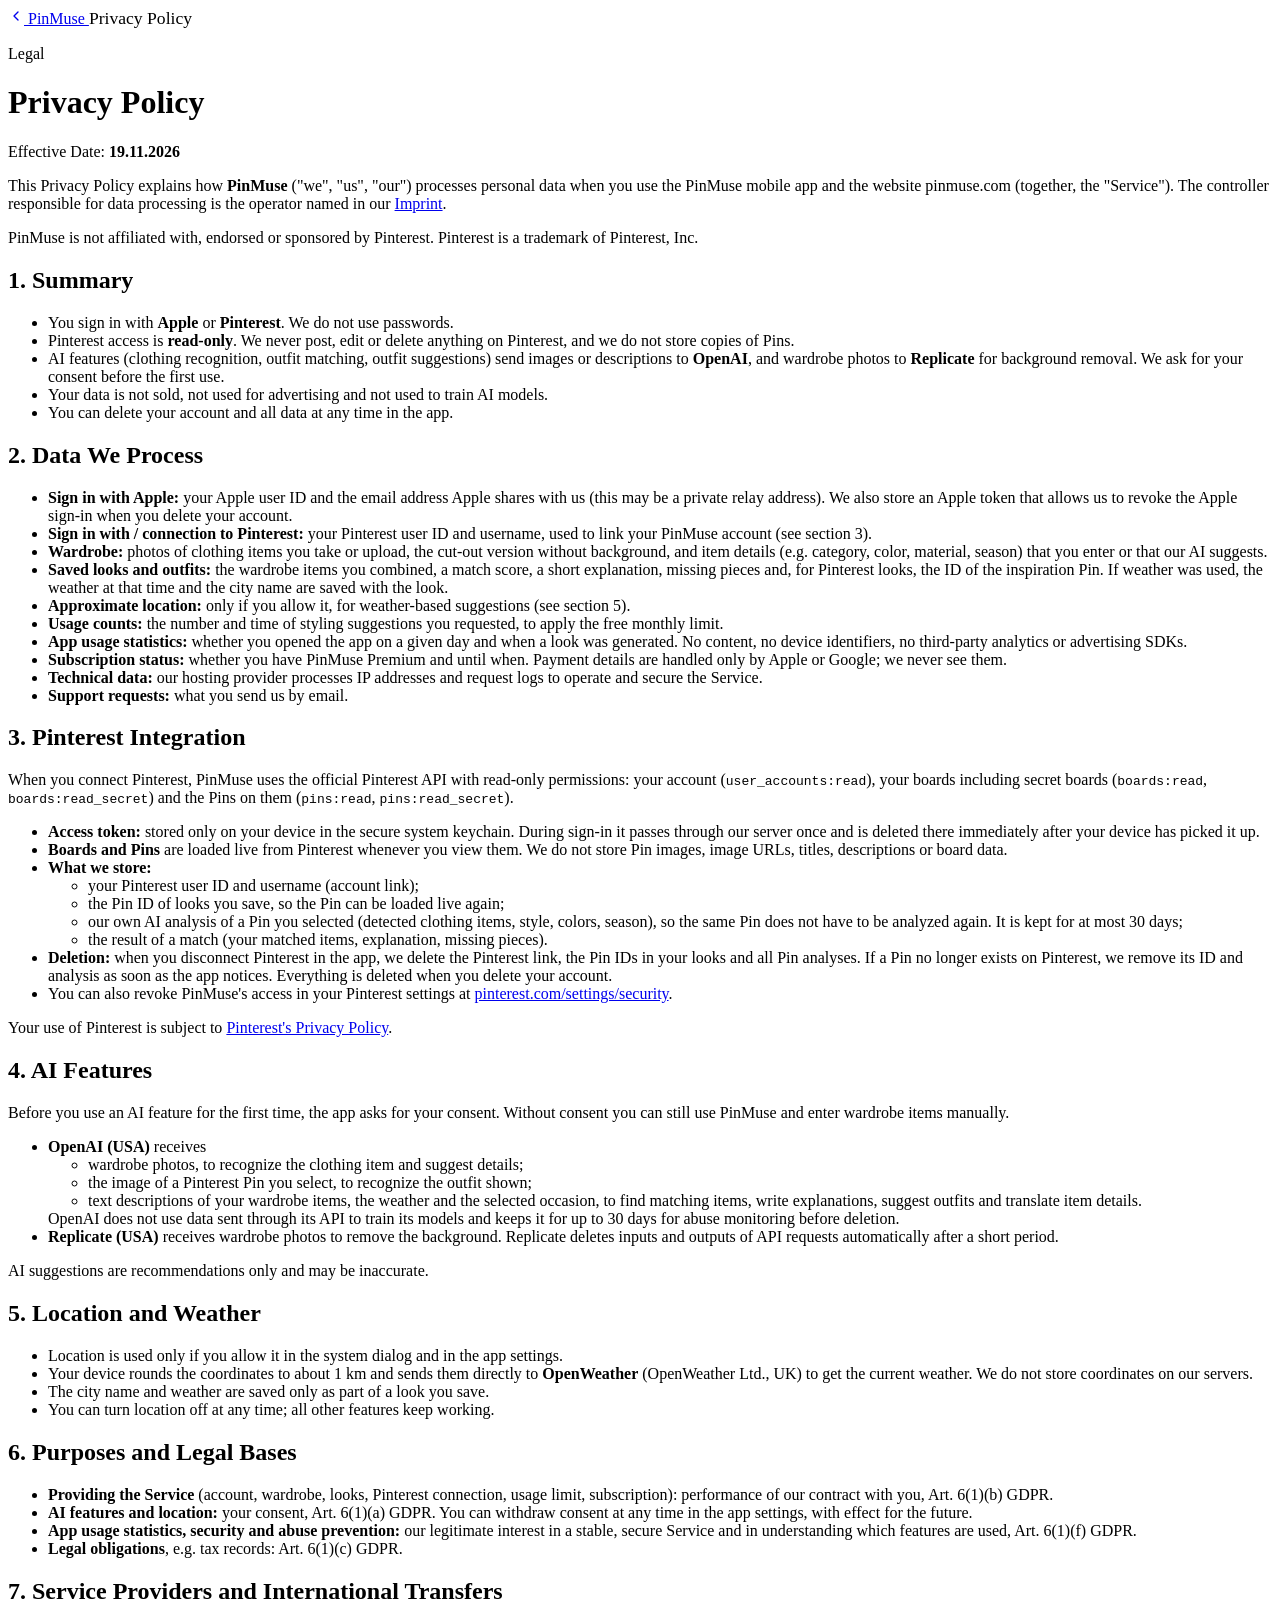
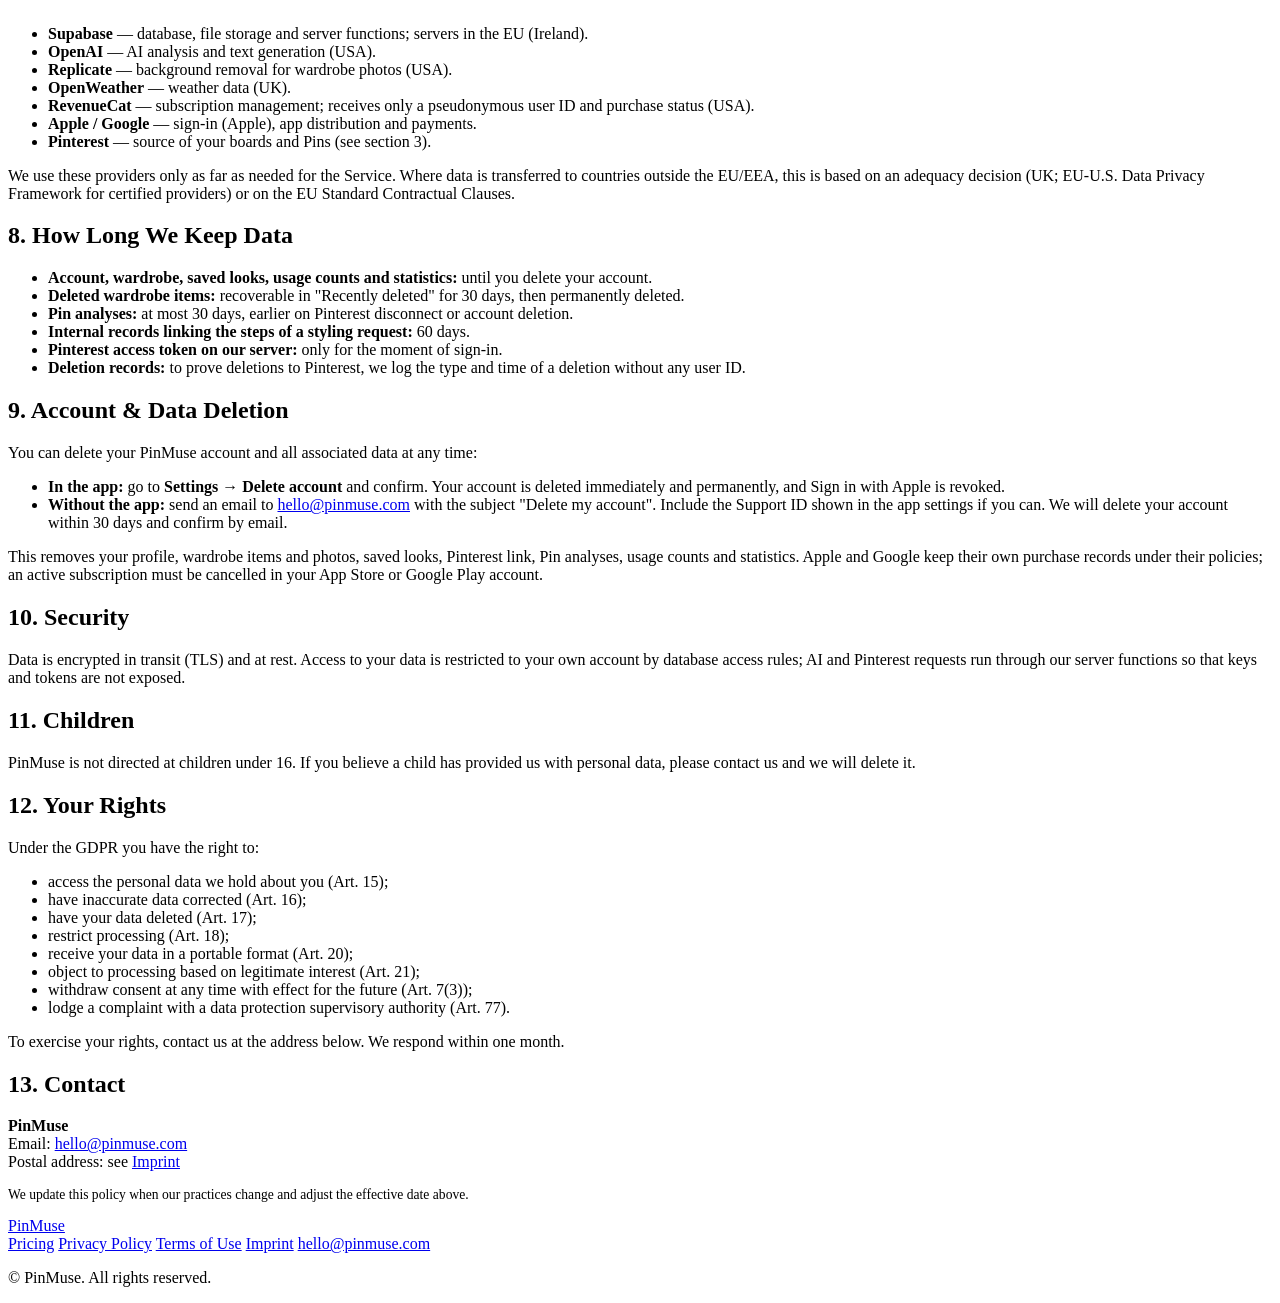
==== privacy-policy/index.html @ 9c83ad76 "Update privacy policy: actual data flows, Pinterest storage, AI providers, legal bases, retention Co" ====
<!DOCTYPE html>
<html lang="en">
<head>
  <meta charset="UTF-8" />
  <meta name="viewport" content="width=device-width, initial-scale=1.0" />

  <!-- Primary SEO -->
  <title>Privacy Policy — PinMuse</title>
  <meta name="description" content="PinMuse Privacy Policy — learn how we collect, use, and protect your personal data." />
  <meta name="robots" content="index, follow" />
  <link rel="canonical" href="https://pinmuse.com/privacy-policy" />

  <!-- Open Graph -->
  <meta property="og:type"        content="website" />
  <meta property="og:url"         content="https://pinmuse.com/privacy-policy" />
  <meta property="og:title"       content="Privacy Policy — PinMuse" />
  <meta property="og:description" content="PinMuse Privacy Policy — learn how we collect, use, and protect your personal data." />

  <!-- Favicon -->
  <link rel="icon"             type="image/svg+xml" href="/assets/pinmuse-logo.svg" />
  <link rel="apple-touch-icon" href="/assets/pinmuse-logo.svg" />

  <link rel="stylesheet" href="../styles.css" />
</head>
<body>

  <!-- Navigation -->
  <header>
    <nav class="page-nav" aria-label="Page navigation">
      <div class="nav-inner">
        <a href="/" class="back-link" aria-label="Back to PinMuse homepage">
          <svg width="16" height="16" viewBox="0 0 24 24" fill="none" stroke="currentColor" stroke-width="2" stroke-linecap="round" stroke-linejoin="round" aria-hidden="true">
            <polyline points="15 18 9 12 15 6"/>
          </svg>
          PinMuse
        </a>
        <span class="nav-brand-name" style="font-family:var(--font-display);font-size:1.1rem;font-weight:500;color:var(--clr-text-secondary);">
          Privacy Policy
        </span>
      </div>
    </nav>
  </header>

  <main>

    <!-- Page Hero -->
    <div class="page-hero">
      <p class="page-hero-eyebrow">Legal</p>
      <h1 class="page-hero-title">Privacy Policy</h1>
      <p class="page-hero-subtitle">Effective Date: <strong>19.11.2026</strong></p>
    </div>

    <!-- Content -->
    <article class="page-content" aria-label="Privacy Policy content">

      <p>
        This Privacy Policy explains how <strong>PinMuse</strong> ("we", "us", "our") processes
        personal data when you use the PinMuse mobile app and the website pinmuse.com
        (together, the "Service"). The controller responsible for data processing is the operator
        named in our <a href="/imprint">Imprint</a>.
      </p>

      <p>
        PinMuse is not affiliated with, endorsed or sponsored by Pinterest. Pinterest is a
        trademark of Pinterest, Inc.
      </p>


      <!-- 1. Summary -->
      <h2>1. Summary</h2>

      <ul>
        <li>You sign in with <strong>Apple</strong> or <strong>Pinterest</strong>. We do not use passwords.</li>
        <li>Pinterest access is <strong>read-only</strong>. We never post, edit or delete anything on Pinterest, and we do not store copies of Pins.</li>
        <li>AI features (clothing recognition, outfit matching, outfit suggestions) send images or descriptions to <strong>OpenAI</strong>, and wardrobe photos to <strong>Replicate</strong> for background removal. We ask for your consent before the first use.</li>
        <li>Your data is not sold, not used for advertising and not used to train AI models.</li>
        <li>You can delete your account and all data at any time in the app.</li>
      </ul>


      <!-- 2. Data We Process -->
      <h2>2. Data We Process</h2>

      <ul>
        <li>
          <strong>Sign in with Apple:</strong> your Apple user ID and the email address Apple
          shares with us (this may be a private relay address). We also store an Apple token
          that allows us to revoke the Apple sign-in when you delete your account.
        </li>
        <li>
          <strong>Sign in with / connection to Pinterest:</strong> your Pinterest user ID and
          username, used to link your PinMuse account (see section 3).
        </li>
        <li>
          <strong>Wardrobe:</strong> photos of clothing items you take or upload, the cut-out
          version without background, and item details (e.g. category, color, material, season)
          that you enter or that our AI suggests.
        </li>
        <li>
          <strong>Saved looks and outfits:</strong> the wardrobe items you combined, a match score,
          a short explanation, missing pieces and, for Pinterest looks, the ID of the inspiration Pin.
          If weather was used, the weather at that time and the city name are saved with the look.
        </li>
        <li>
          <strong>Approximate location:</strong> only if you allow it, for weather-based
          suggestions (see section 5).
        </li>
        <li>
          <strong>Usage counts:</strong> the number and time of styling suggestions you requested,
          to apply the free monthly limit.
        </li>
        <li>
          <strong>App usage statistics:</strong> whether you opened the app on a given day and when
          a look was generated. No content, no device identifiers, no third-party analytics or
          advertising SDKs.
        </li>
        <li>
          <strong>Subscription status:</strong> whether you have PinMuse Premium and until when.
          Payment details are handled only by Apple or Google; we never see them.
        </li>
        <li>
          <strong>Technical data:</strong> our hosting provider processes IP addresses and request
          logs to operate and secure the Service.
        </li>
        <li>
          <strong>Support requests:</strong> what you send us by email.
        </li>
      </ul>


      <!-- 3. Pinterest -->
      <h2 id="pinterest">3. Pinterest Integration</h2>

      <p>
        When you connect Pinterest, PinMuse uses the official Pinterest API with read-only
        permissions: your account (<code>user_accounts:read</code>), your boards including secret
        boards (<code>boards:read</code>, <code>boards:read_secret</code>) and the Pins on them
        (<code>pins:read</code>, <code>pins:read_secret</code>).
      </p>

      <ul>
        <li>
          <strong>Access token:</strong> stored only on your device in the secure system keychain.
          During sign-in it passes through our server once and is deleted there immediately
          after your device has picked it up.
        </li>
        <li>
          <strong>Boards and Pins</strong> are loaded live from Pinterest whenever you view them.
          We do not store Pin images, image URLs, titles, descriptions or board data.
        </li>
        <li>
          <strong>What we store:</strong>
          <ul>
            <li>your Pinterest user ID and username (account link);</li>
            <li>the Pin ID of looks you save, so the Pin can be loaded live again;</li>
            <li>our own AI analysis of a Pin you selected (detected clothing items, style, colors,
              season), so the same Pin does not have to be analyzed again. It is kept for at most
              30 days;</li>
            <li>the result of a match (your matched items, explanation, missing pieces).</li>
          </ul>
        </li>
        <li>
          <strong>Deletion:</strong> when you disconnect Pinterest in the app, we delete the Pinterest
          link, the Pin IDs in your looks and all Pin analyses. If a Pin no longer exists on
          Pinterest, we remove its ID and analysis as soon as the app notices. Everything is deleted
          when you delete your account.
        </li>
        <li>
          You can also revoke PinMuse's access in your Pinterest settings at
          <a href="https://www.pinterest.com/settings/security" rel="noopener noreferrer" target="_blank">pinterest.com/settings/security</a>.
        </li>
      </ul>

      <p>
        Your use of Pinterest is subject to
        <a href="https://policy.pinterest.com/en/privacy-policy" rel="noopener noreferrer" target="_blank">Pinterest's Privacy Policy</a>.
      </p>


      <!-- 4. AI -->
      <h2 id="ai">4. AI Features</h2>

      <p>
        Before you use an AI feature for the first time, the app asks for your consent. Without
        consent you can still use PinMuse and enter wardrobe items manually.
      </p>

      <ul>
        <li>
          <strong>OpenAI (USA)</strong> receives
          <ul>
            <li>wardrobe photos, to recognize the clothing item and suggest details;</li>
            <li>the image of a Pinterest Pin you select, to recognize the outfit shown;</li>
            <li>text descriptions of your wardrobe items, the weather and the selected occasion,
              to find matching items, write explanations, suggest outfits and translate item
              details.</li>
          </ul>
          OpenAI does not use data sent through its API to train its models and keeps it for up
          to 30 days for abuse monitoring before deletion.
        </li>
        <li>
          <strong>Replicate (USA)</strong> receives wardrobe photos to remove the background.
          Replicate deletes inputs and outputs of API requests automatically after a short period.
        </li>
      </ul>

      <p>
        AI suggestions are recommendations only and may be inaccurate.
      </p>


      <!-- 5. Location -->
      <h2>5. Location and Weather</h2>

      <ul>
        <li>Location is used only if you allow it in the system dialog and in the app settings.</li>
        <li>
          Your device rounds the coordinates to about 1 km and sends them directly to
          <strong>OpenWeather</strong> (OpenWeather Ltd., UK) to get the current weather.
          We do not store coordinates on our servers.
        </li>
        <li>The city name and weather are saved only as part of a look you save.</li>
        <li>You can turn location off at any time; all other features keep working.</li>
      </ul>


      <!-- 6. Purposes and Legal Bases -->
      <h2>6. Purposes and Legal Bases</h2>

      <ul>
        <li>
          <strong>Providing the Service</strong> (account, wardrobe, looks, Pinterest connection,
          usage limit, subscription): performance of our contract with you, Art. 6(1)(b) GDPR.
        </li>
        <li>
          <strong>AI features and location:</strong> your consent, Art. 6(1)(a) GDPR. You can
          withdraw consent at any time in the app settings, with effect for the future.
        </li>
        <li>
          <strong>App usage statistics, security and abuse prevention:</strong> our legitimate
          interest in a stable, secure Service and in understanding which features are used,
          Art. 6(1)(f) GDPR.
        </li>
        <li>
          <strong>Legal obligations</strong>, e.g. tax records: Art. 6(1)(c) GDPR.
        </li>
      </ul>


      <!-- 7. Service Providers -->
      <h2>7. Service Providers and International Transfers</h2>

      <ul>
        <li><strong>Supabase</strong> — database, file storage and server functions; servers in the EU (Ireland).</li>
        <li><strong>OpenAI</strong> — AI analysis and text generation (USA).</li>
        <li><strong>Replicate</strong> — background removal for wardrobe photos (USA).</li>
        <li><strong>OpenWeather</strong> — weather data (UK).</li>
        <li><strong>RevenueCat</strong> — subscription management; receives only a pseudonymous user ID and purchase status (USA).</li>
        <li><strong>Apple / Google</strong> — sign-in (Apple), app distribution and payments.</li>
        <li><strong>Pinterest</strong> — source of your boards and Pins (see section 3).</li>
      </ul>

      <p>
        We use these providers only as far as needed for the Service. Where data is transferred to
        countries outside the EU/EEA, this is based on an adequacy decision (UK; EU-U.S. Data
        Privacy Framework for certified providers) or on the EU Standard Contractual Clauses.
      </p>


      <!-- 8. Retention -->
      <h2>8. How Long We Keep Data</h2>

      <ul>
        <li><strong>Account, wardrobe, saved looks, usage counts and statistics:</strong> until you delete your account.</li>
        <li><strong>Deleted wardrobe items:</strong> recoverable in "Recently deleted" for 30 days, then permanently deleted.</li>
        <li><strong>Pin analyses:</strong> at most 30 days, earlier on Pinterest disconnect or account deletion.</li>
        <li><strong>Internal records linking the steps of a styling request:</strong> 60 days.</li>
        <li><strong>Pinterest access token on our server:</strong> only for the moment of sign-in.</li>
        <li>
          <strong>Deletion records:</strong> to prove deletions to Pinterest, we log the type and time
          of a deletion without any user ID.
        </li>
      </ul>


      <!-- 9. Account & Data Deletion -->
      <h2 id="account-deletion">9. Account &amp; Data Deletion</h2>

      <p>You can delete your PinMuse account and all associated data at any time:</p>

      <ul>
        <li>
          <strong>In the app:</strong> go to <strong>Settings → Delete account</strong> and confirm.
          Your account is deleted immediately and permanently, and Sign in with Apple is revoked.
        </li>
        <li>
          <strong>Without the app:</strong> send an email to
          <a href="#" class="email-rtl" aria-label="Email PinMuse">moc.esumnip@olleh</a>
          with the subject "Delete my account". Include the Support ID shown in the app settings
          if you can. We will delete your account within 30 days and confirm by email.
        </li>
      </ul>

      <p>
        This removes your profile, wardrobe items and photos, saved looks, Pinterest link,
        Pin analyses, usage counts and statistics. Apple and Google keep their own purchase records
        under their policies; an active subscription must be cancelled in your App Store or
        Google Play account.
      </p>


      <!-- 10. Security -->
      <h2>10. Security</h2>

      <p>
        Data is encrypted in transit (TLS) and at rest. Access to your data is restricted to your
        own account by database access rules; AI and Pinterest requests run through our server
        functions so that keys and tokens are not exposed.
      </p>


      <!-- 11. Children -->
      <h2>11. Children</h2>

      <p>
        PinMuse is not directed at children under 16. If you believe a child has provided us with
        personal data, please contact us and we will delete it.
      </p>


      <!-- 12. User Rights -->
      <h2>12. Your Rights</h2>

      <p>Under the GDPR you have the right to:</p>

      <ul>
        <li>access the personal data we hold about you (Art. 15);</li>
        <li>have inaccurate data corrected (Art. 16);</li>
        <li>have your data deleted (Art. 17);</li>
        <li>restrict processing (Art. 18);</li>
        <li>receive your data in a portable format (Art. 20);</li>
        <li>object to processing based on legitimate interest (Art. 21);</li>
        <li>withdraw consent at any time with effect for the future (Art. 7(3));</li>
        <li>lodge a complaint with a data protection supervisory authority (Art. 77).</li>
      </ul>

      <p>
        To exercise your rights, contact us at the address below. We respond within one month.
      </p>


      <!-- 13. Contact -->
      <h2>13. Contact</h2>

      <div class="contact-card">
        <p>
          <strong>PinMuse</strong><br />
          Email: <a href="#" class="email-rtl" aria-label="Email PinMuse">moc.esumnip@olleh</a><br />
          Postal address: see <a href="/imprint">Imprint</a>
        </p>
      </div>

      <p style="margin-top: var(--sp-6); font-size: 0.85rem; color: var(--clr-text-muted);">
        We update this policy when our practices change and adjust the effective date above.
      </p>

    </article>

  </main>

  <!-- Footer -->
  <footer class="footer">
    <div class="footer-inner">
      <a href="/" class="footer-brand-name">PinMuse</a>
      <nav class="footer-links" aria-label="Footer navigation">
        <a href="/pricing">Pricing</a>
        <a href="/privacy-policy">Privacy Policy</a>
        <a href="/terms-of-use">Terms of Use</a>
        <a href="/imprint">Imprint</a>
        <a href="#" class="email-rtl" aria-label="Email PinMuse">moc.esumnip@olleh</a>
      </nav>
      <p class="footer-copy">© PinMuse. All rights reserved.</p>
    </div>
  </footer>

  <script>
    document.querySelectorAll('a.email-rtl').forEach(function(a) {
      var email = a.textContent.trim().split('').reverse().join('');
      a.href = 'mailto:' + email;
      a.textContent = email;
      a.style.direction = 'ltr';
      a.style.unicodeBidi = 'normal';
    });
  </script>

</body>
</html>
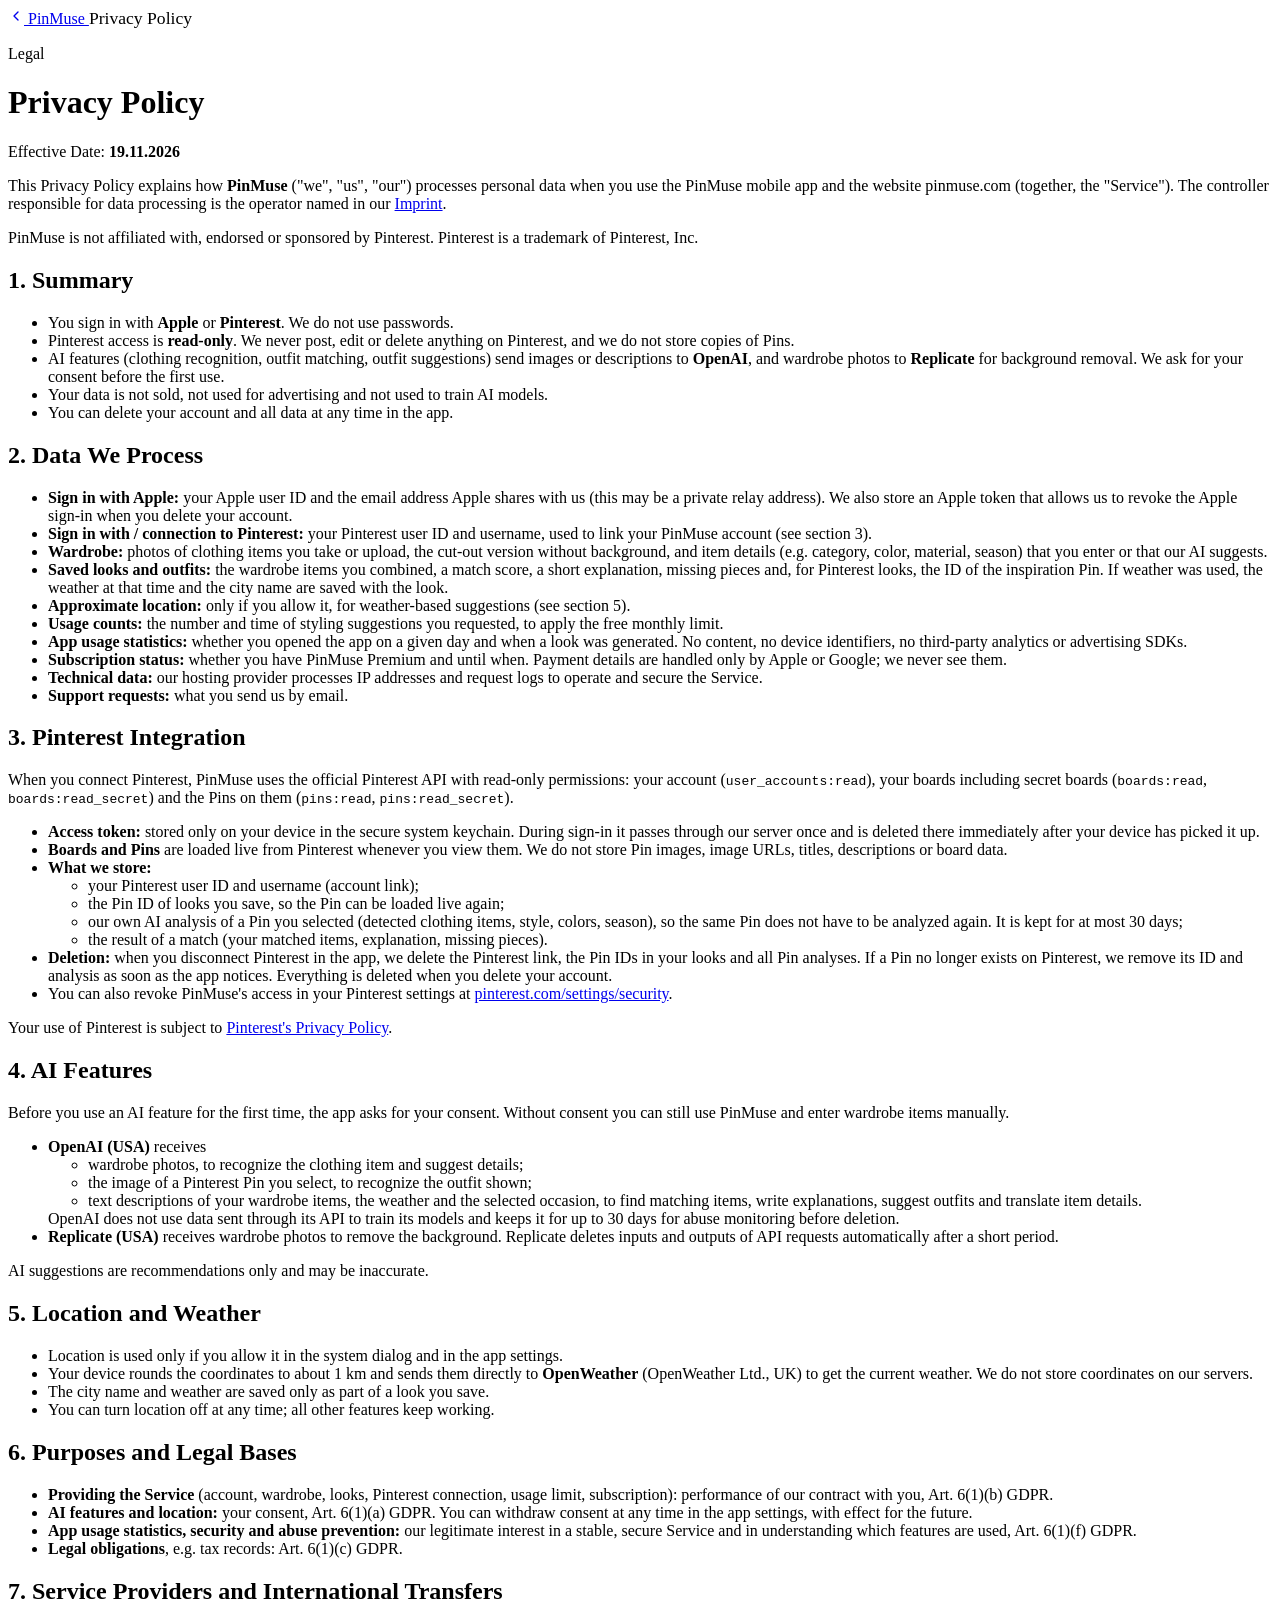
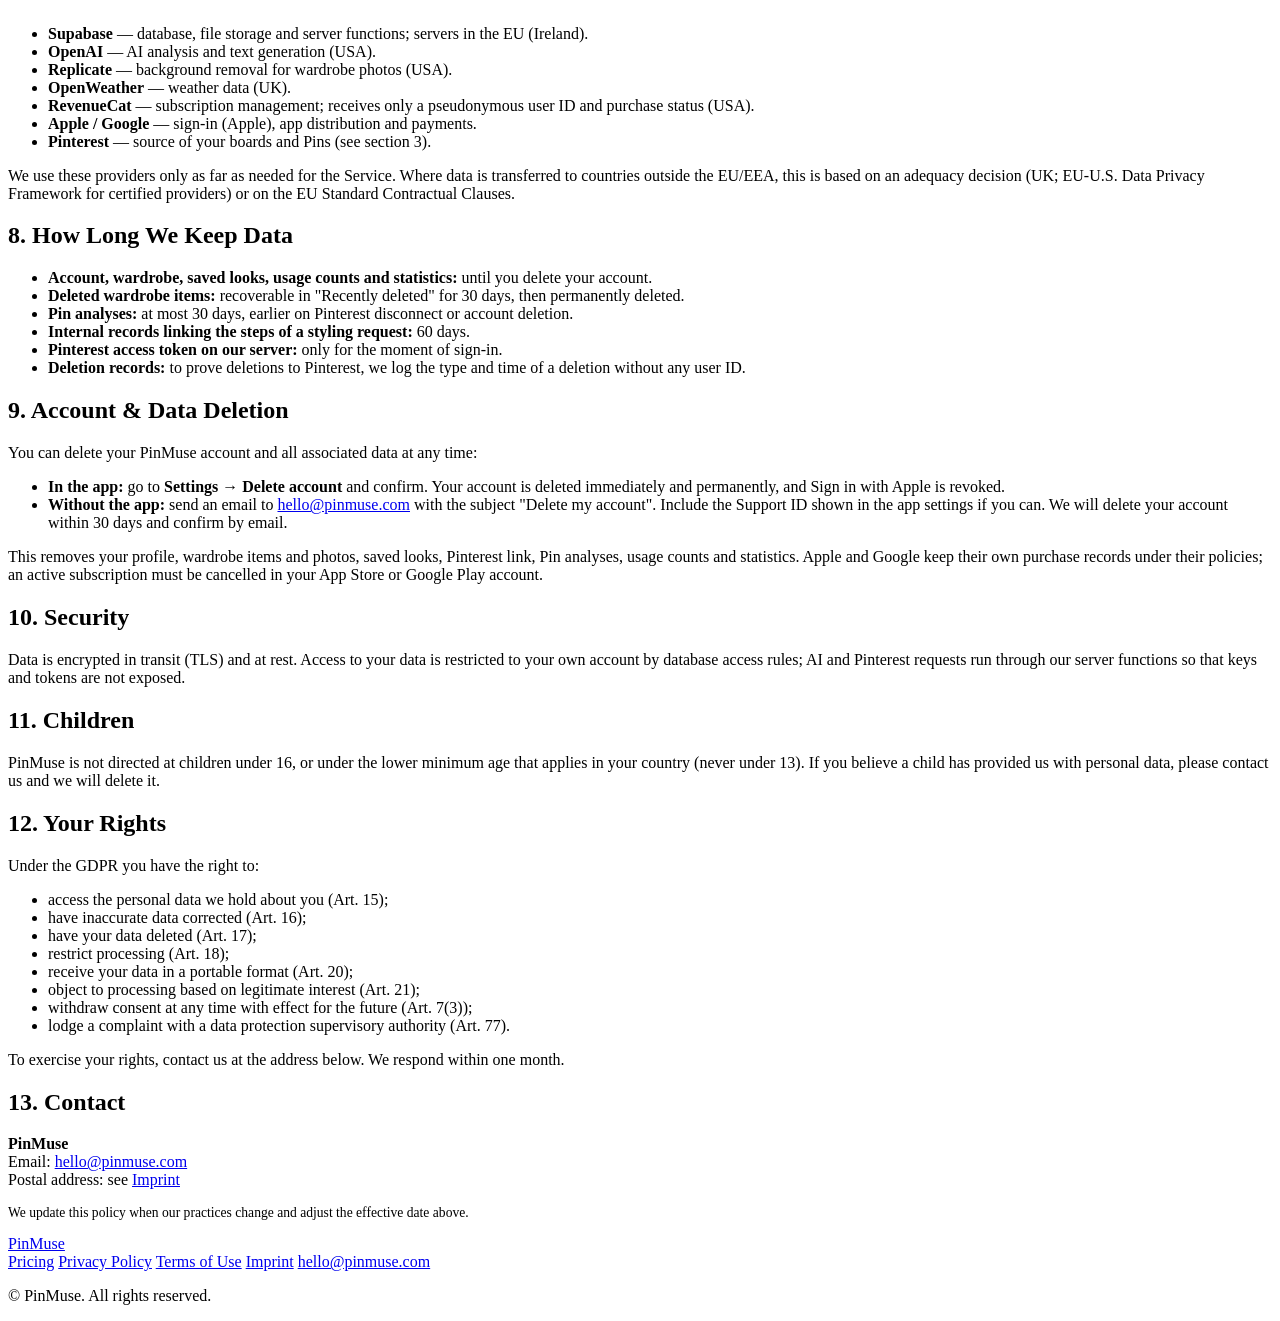
==== commit 1c537d17: "Privacy policy: minimum age 16 or lower national age, never under 13 Co-Authored-By: Claude Opus 5.5" ====
--- a/privacy-policy/index.html
+++ b/privacy-policy/index.html
@@ -323,8 +323,9 @@
       <h2>11. Children</h2>
 
       <p>
-        PinMuse is not directed at children under 16. If you believe a child has provided us with
-        personal data, please contact us and we will delete it.
+        PinMuse is not directed at children under 16, or under the lower minimum age that applies
+        in your country (never under 13). If you believe a child has provided us with personal
+        data, please contact us and we will delete it.
       </p>
 
 
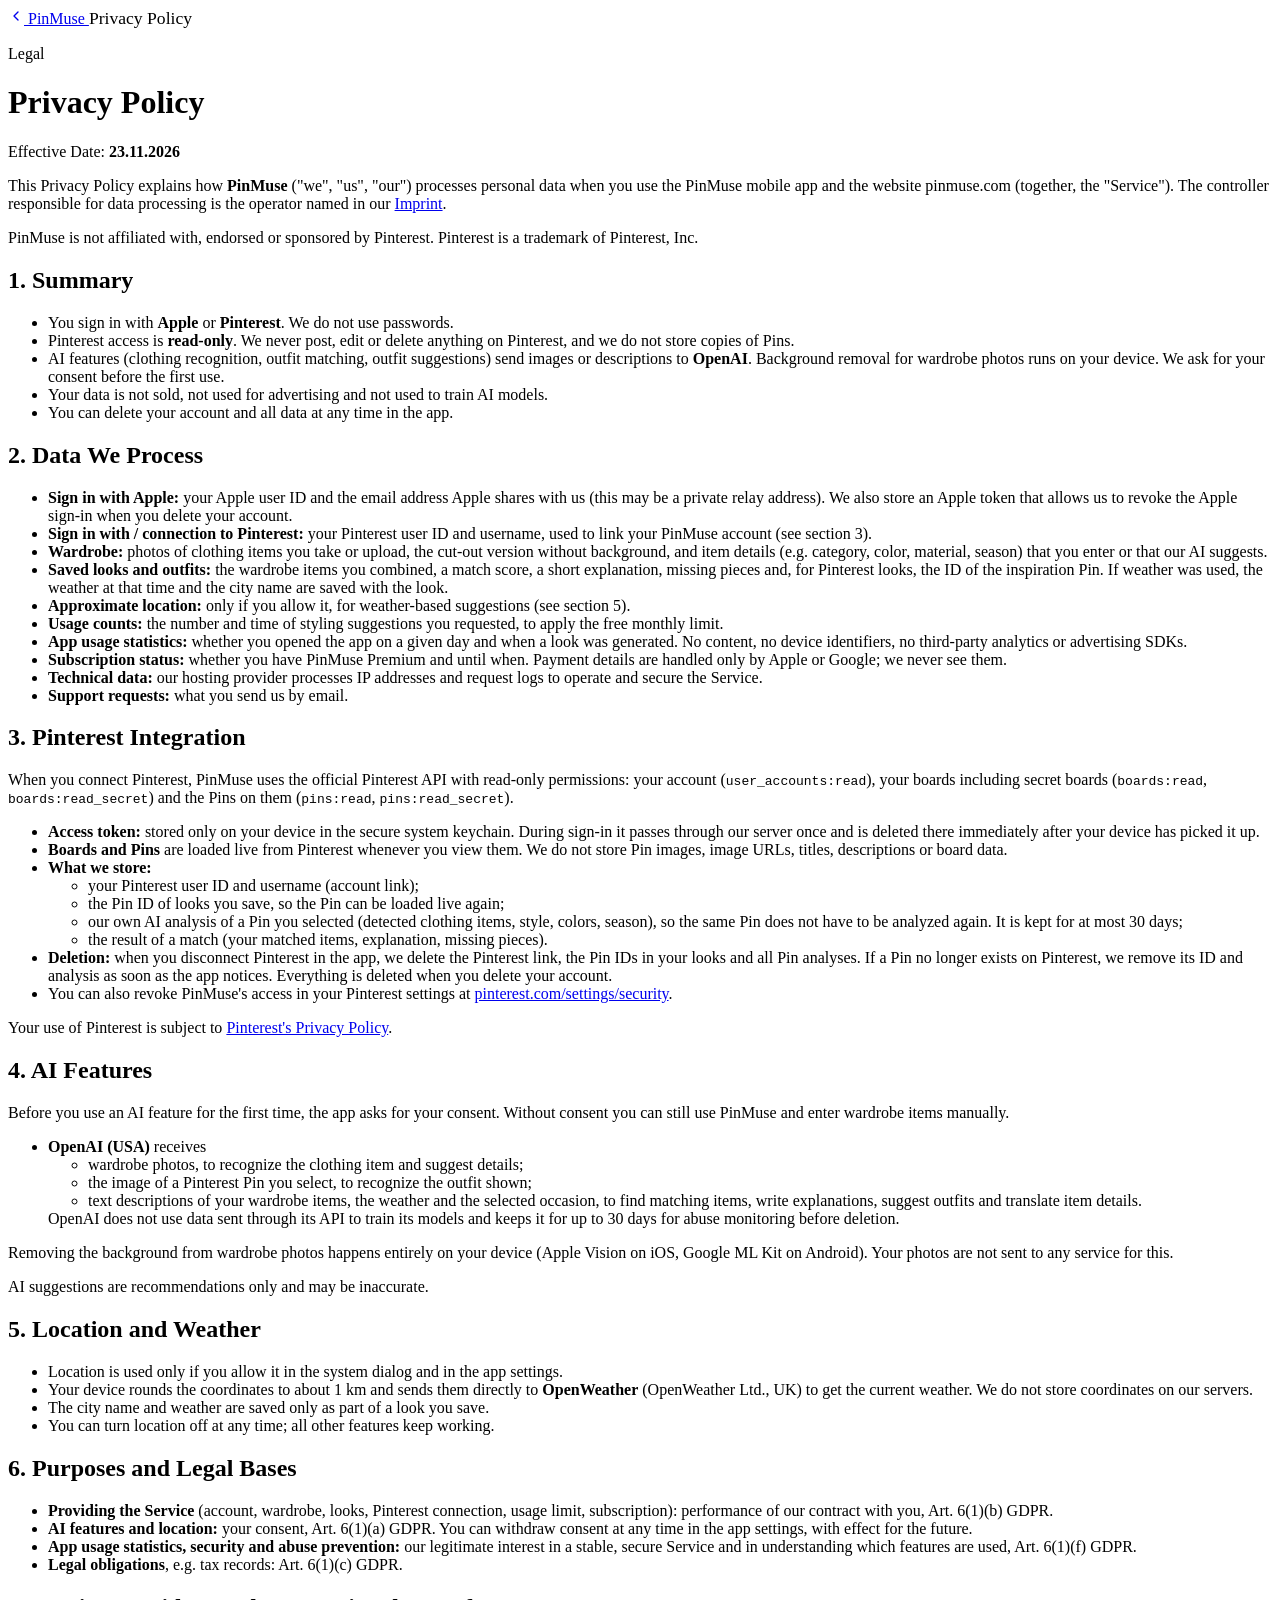
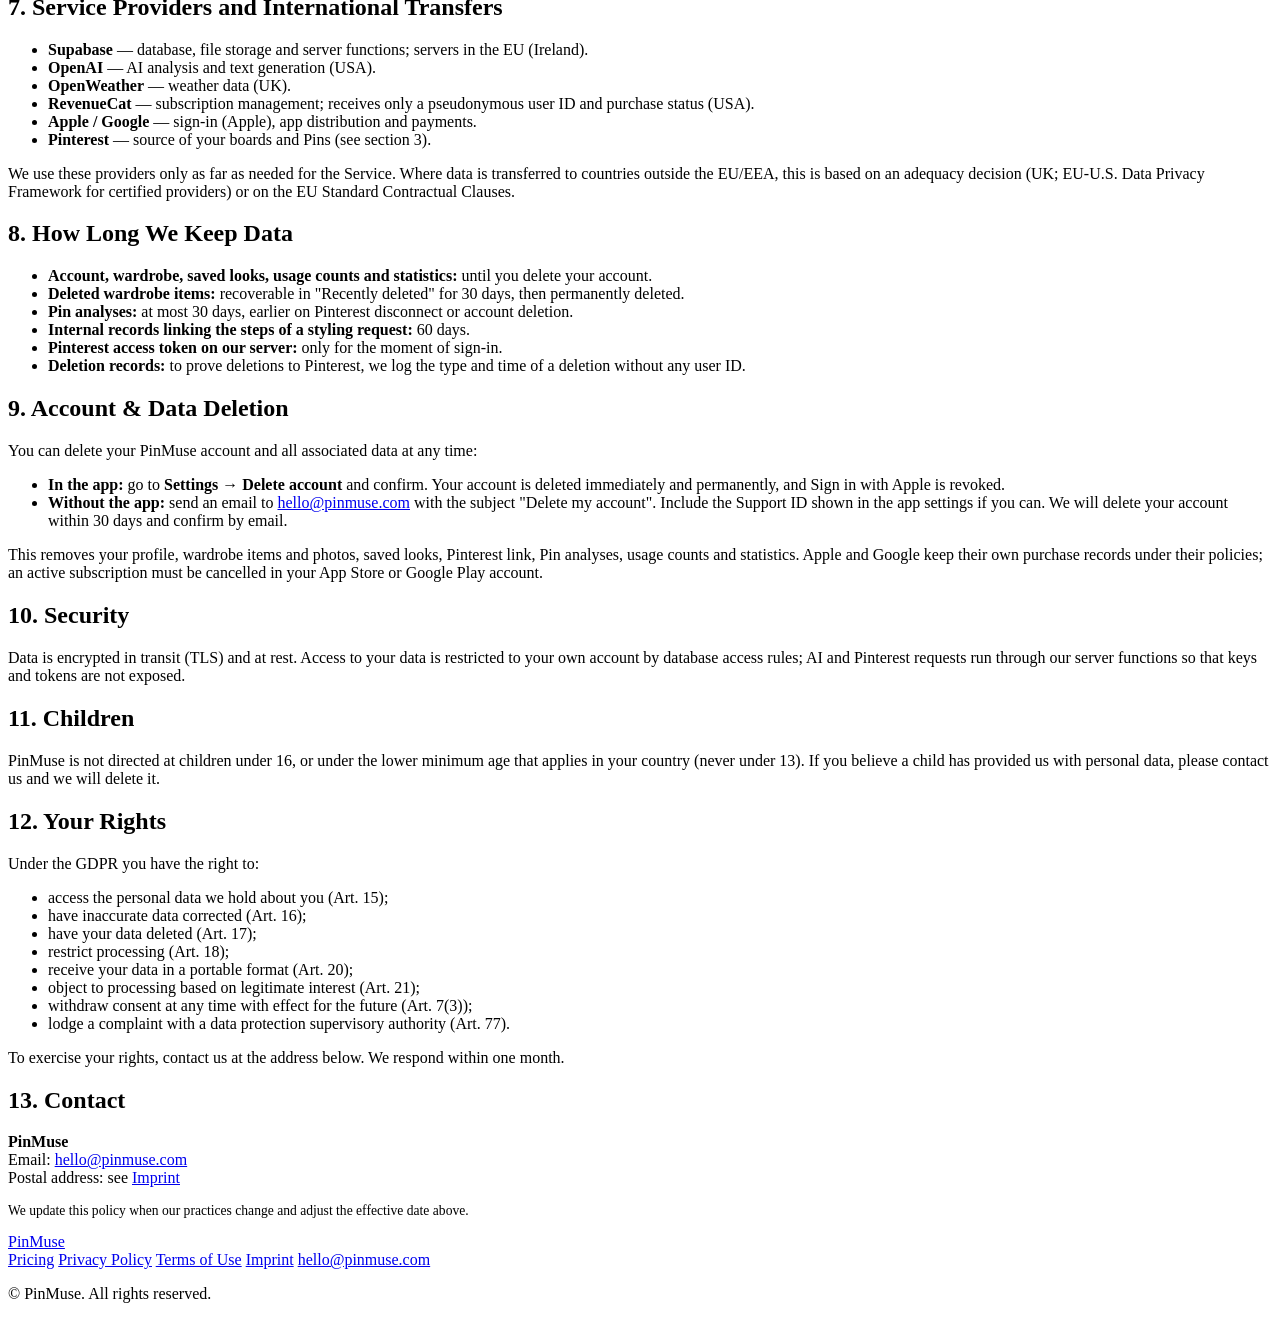
==== commit 6d44e4fb: "Privacy policy: background removal now on device, remove Replicate" ====
--- a/privacy-policy/index.html
+++ b/privacy-policy/index.html
@@ -47,7 +47,7 @@
     <div class="page-hero">
       <p class="page-hero-eyebrow">Legal</p>
       <h1 class="page-hero-title">Privacy Policy</h1>
-      <p class="page-hero-subtitle">Effective Date: <strong>19.11.2026</strong></p>
+      <p class="page-hero-subtitle">Effective Date: <strong>23.11.2026</strong></p>
     </div>
 
     <!-- Content -->
@@ -72,7 +72,7 @@
       <ul>
         <li>You sign in with <strong>Apple</strong> or <strong>Pinterest</strong>. We do not use passwords.</li>
         <li>Pinterest access is <strong>read-only</strong>. We never post, edit or delete anything on Pinterest, and we do not store copies of Pins.</li>
-        <li>AI features (clothing recognition, outfit matching, outfit suggestions) send images or descriptions to <strong>OpenAI</strong>, and wardrobe photos to <strong>Replicate</strong> for background removal. We ask for your consent before the first use.</li>
+        <li>AI features (clothing recognition, outfit matching, outfit suggestions) send images or descriptions to <strong>OpenAI</strong>. Background removal for wardrobe photos runs on your device. We ask for your consent before the first use.</li>
         <li>Your data is not sold, not used for advertising and not used to train AI models.</li>
         <li>You can delete your account and all data at any time in the app.</li>
       </ul>
@@ -198,11 +198,12 @@
           OpenAI does not use data sent through its API to train its models and keeps it for up
           to 30 days for abuse monitoring before deletion.
         </li>
-        <li>
-          <strong>Replicate (USA)</strong> receives wardrobe photos to remove the background.
-          Replicate deletes inputs and outputs of API requests automatically after a short period.
-        </li>
-      </ul>
+      </ul>
+
+      <p>
+        Removing the background from wardrobe photos happens entirely on your device (Apple Vision
+        on iOS, Google ML Kit on Android). Your photos are not sent to any service for this.
+      </p>
 
       <p>
         AI suggestions are recommendations only and may be inaccurate.
@@ -253,7 +254,6 @@
       <ul>
         <li><strong>Supabase</strong> — database, file storage and server functions; servers in the EU (Ireland).</li>
         <li><strong>OpenAI</strong> — AI analysis and text generation (USA).</li>
-        <li><strong>Replicate</strong> — background removal for wardrobe photos (USA).</li>
         <li><strong>OpenWeather</strong> — weather data (UK).</li>
         <li><strong>RevenueCat</strong> — subscription management; receives only a pseudonymous user ID and purchase status (USA).</li>
         <li><strong>Apple / Google</strong> — sign-in (Apple), app distribution and payments.</li>
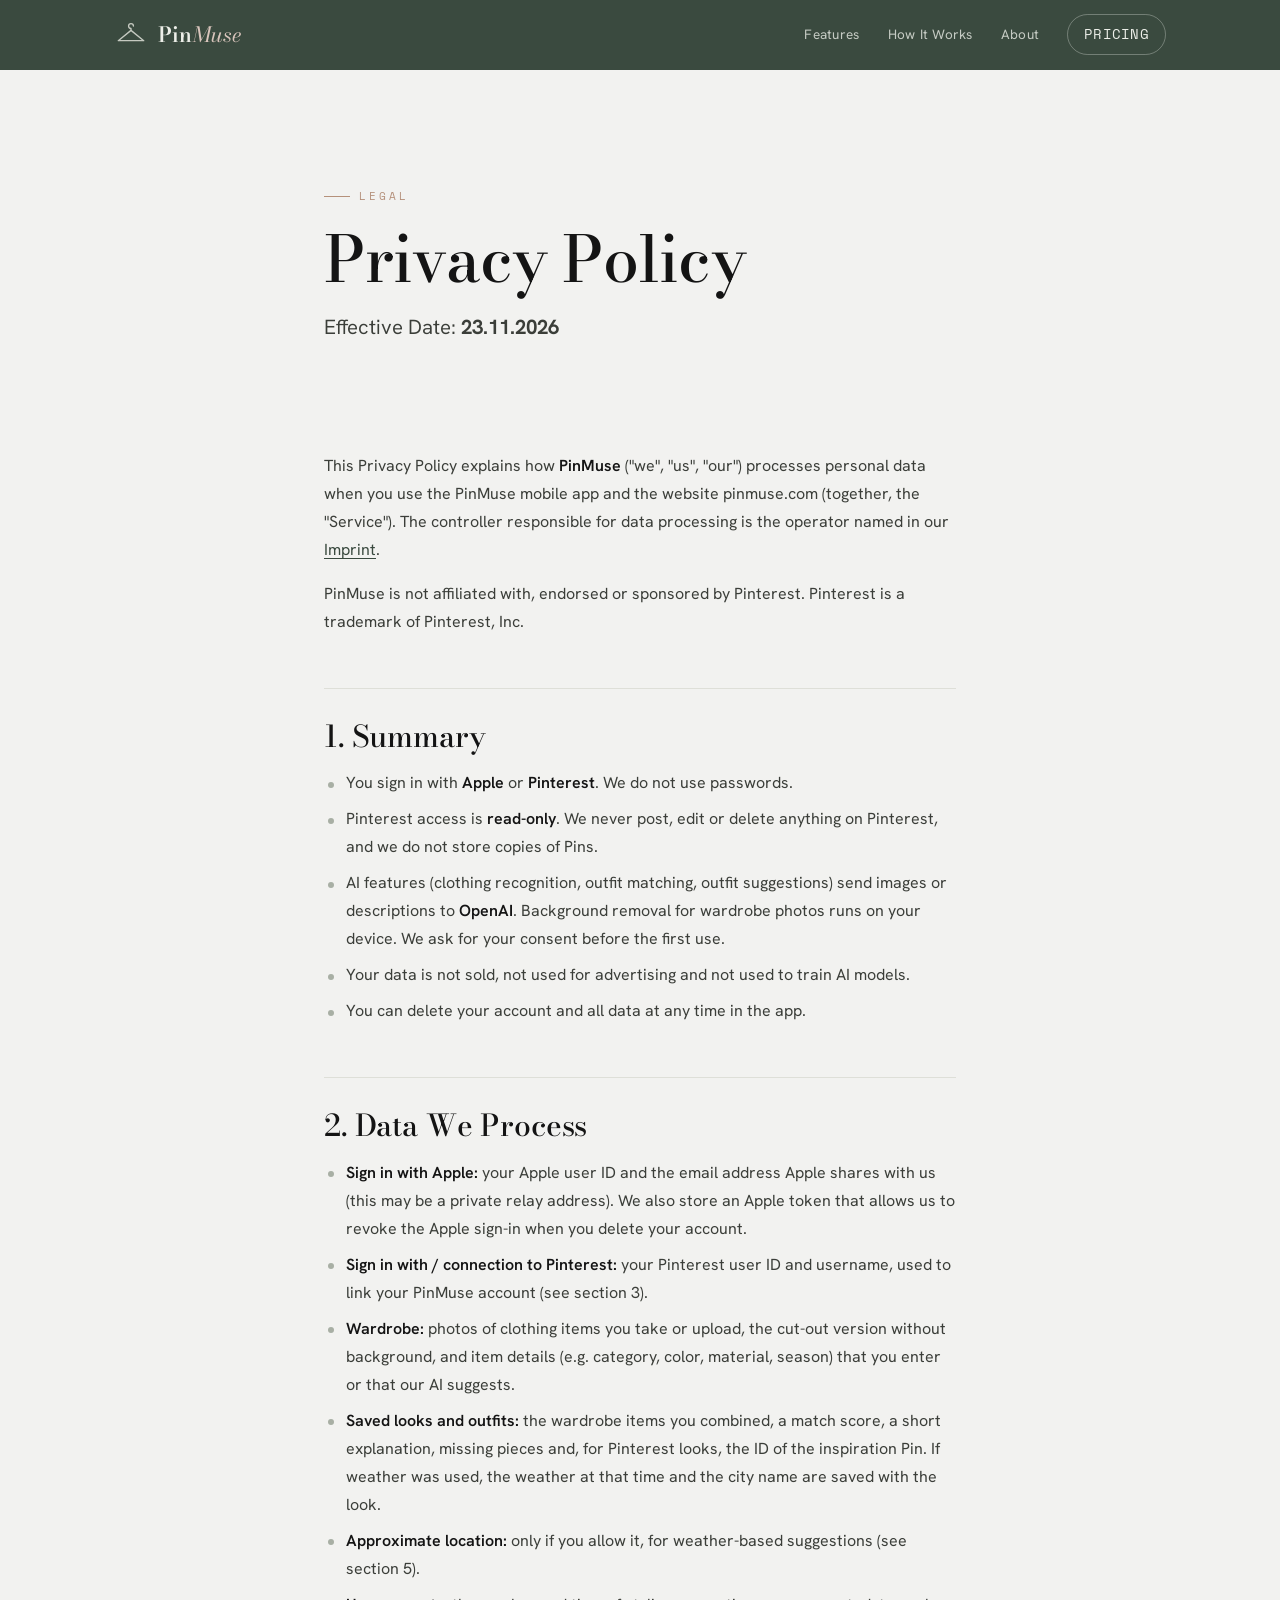
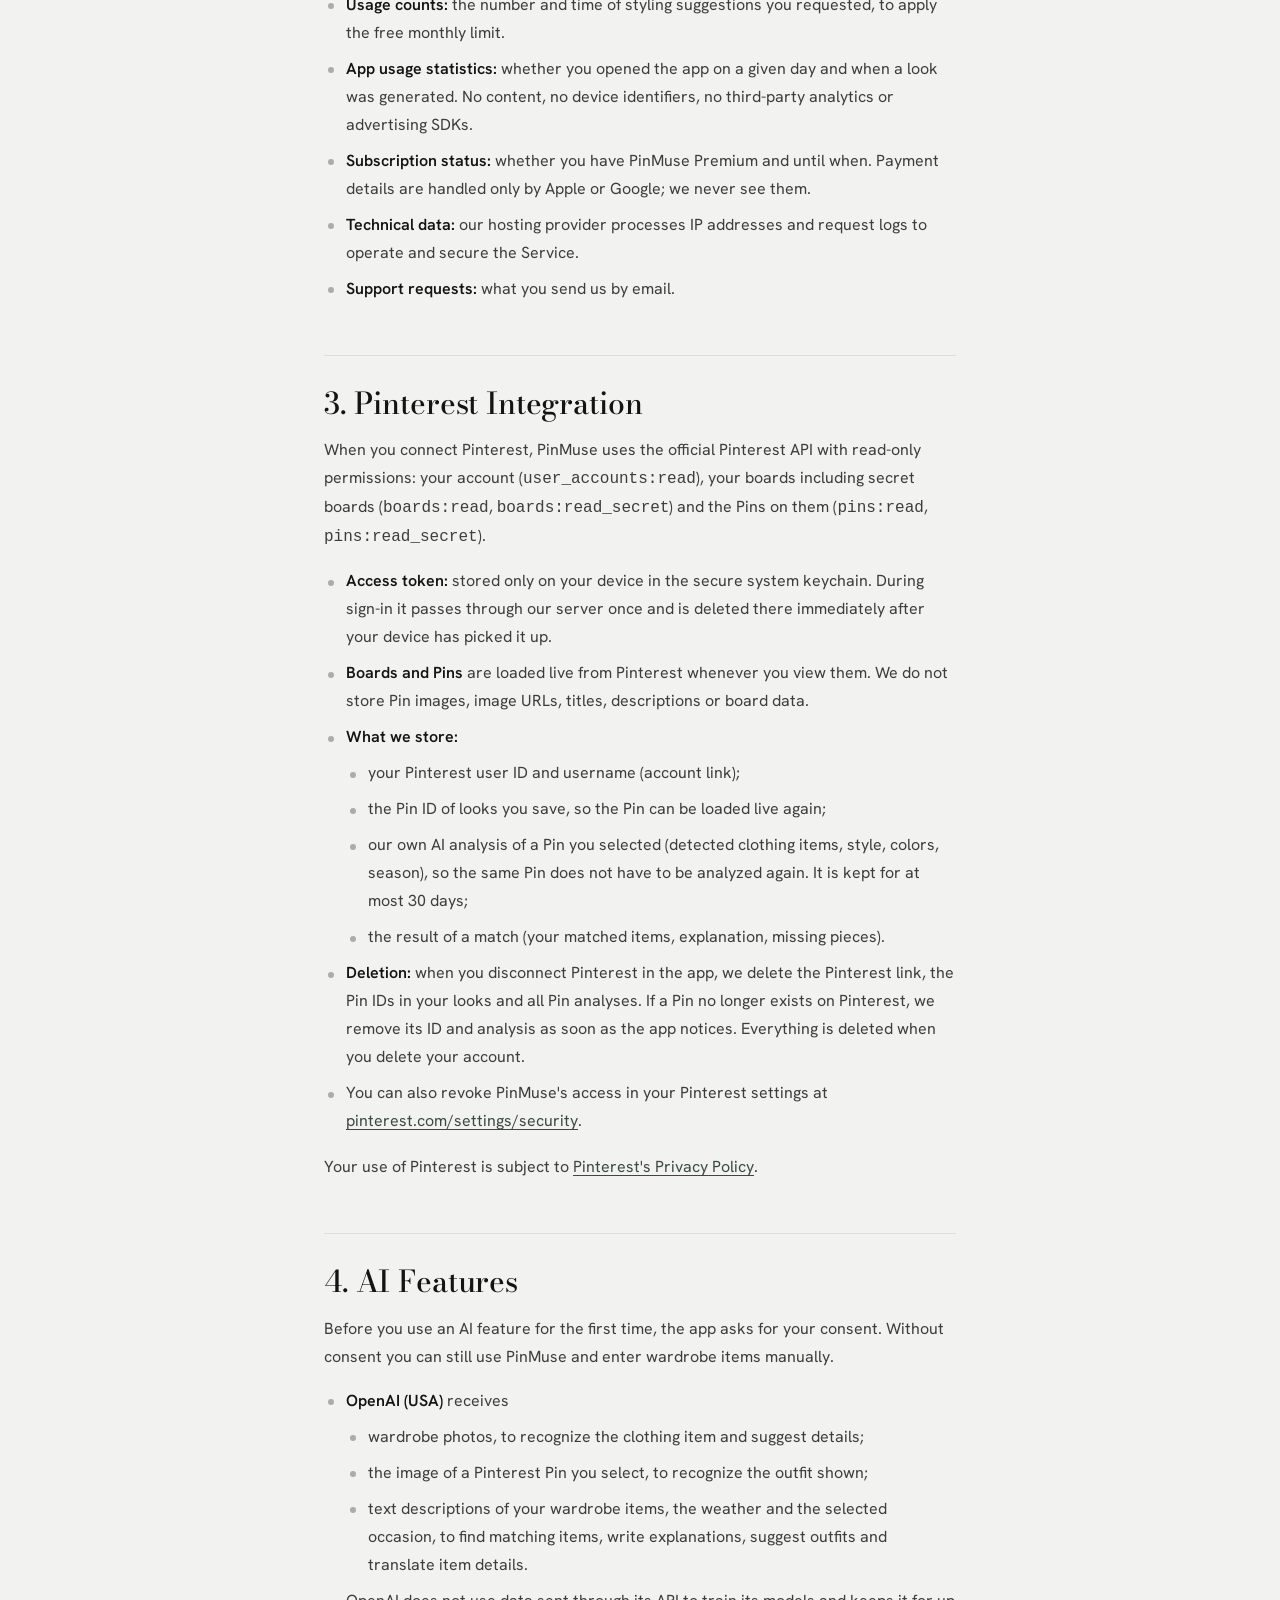
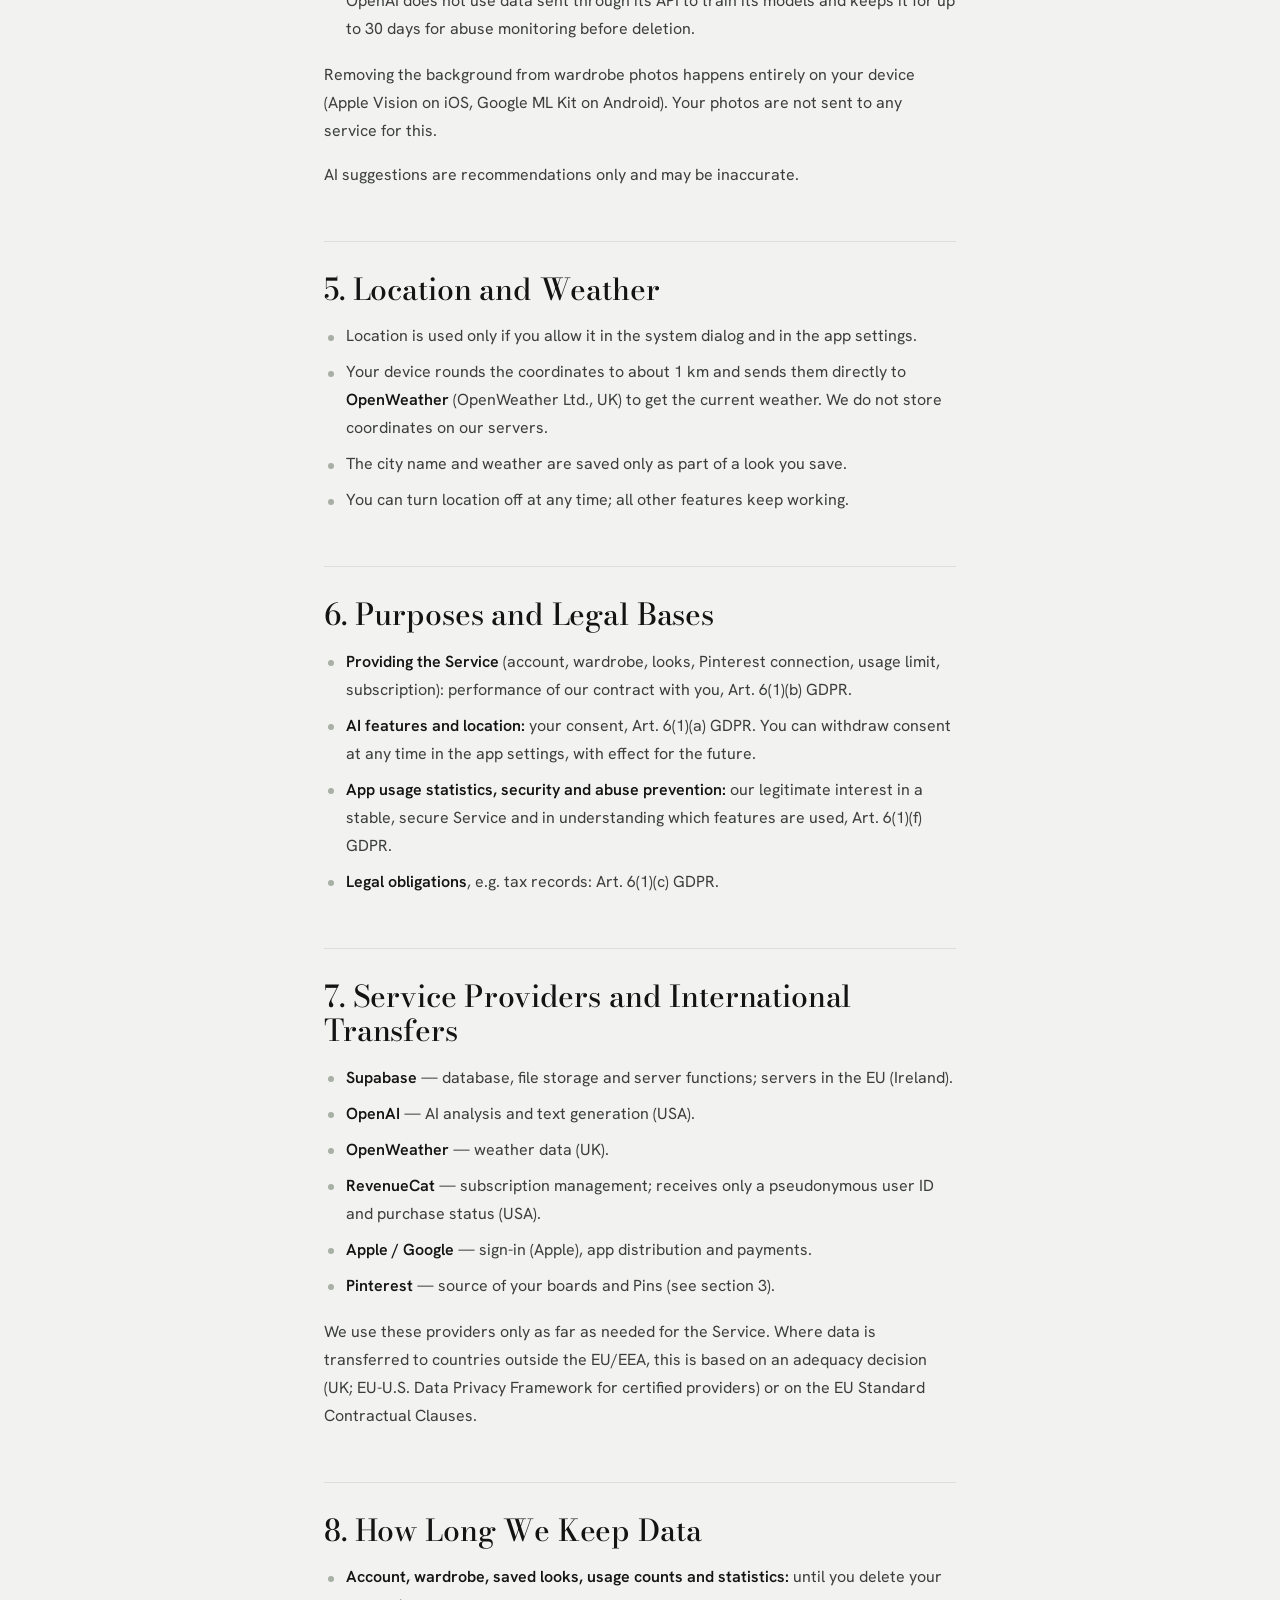
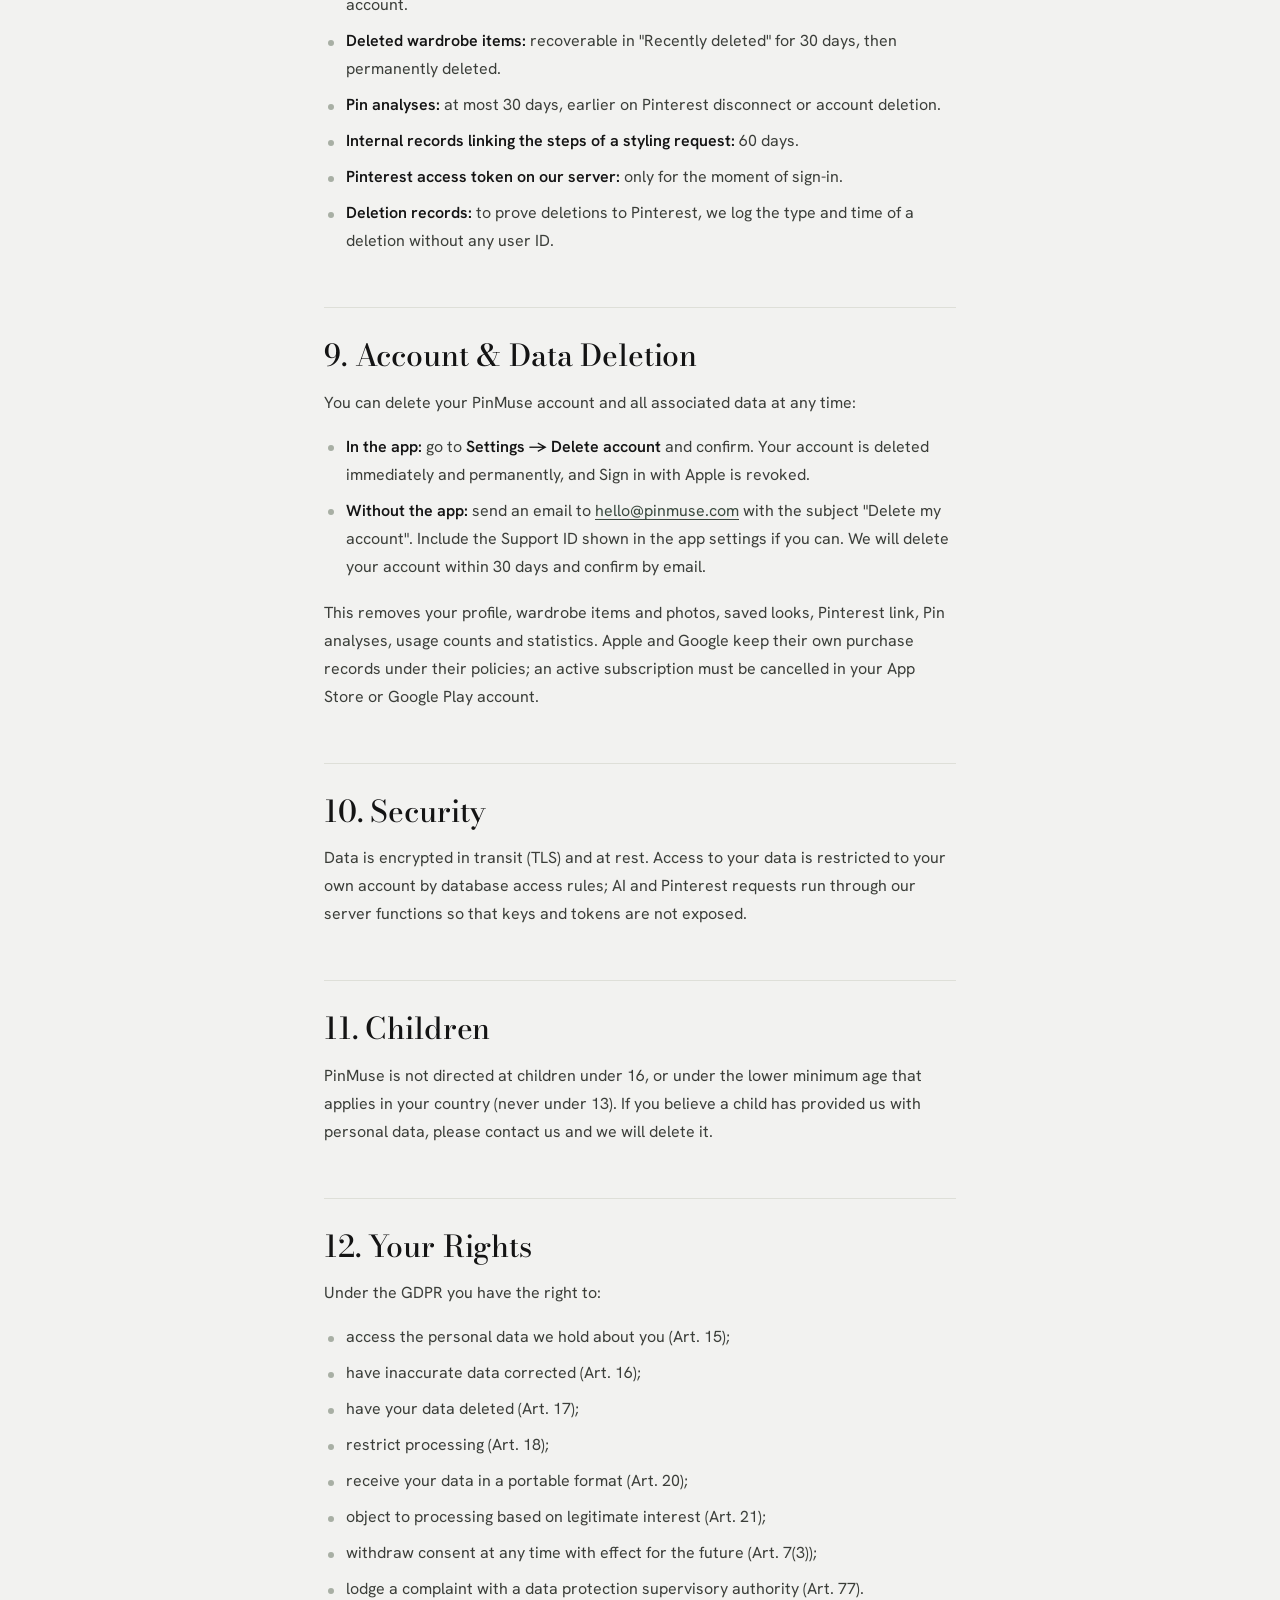
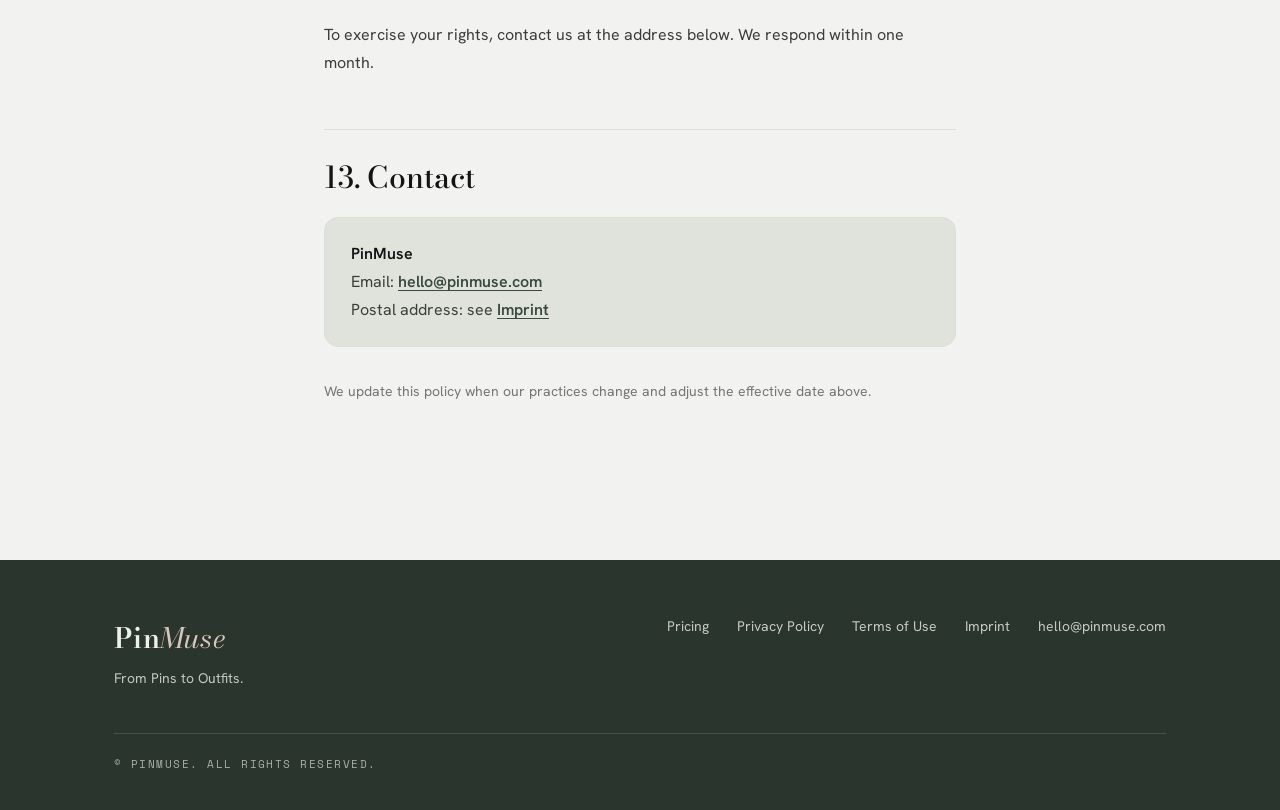
==== commit 9194a39f: "Redesign website to match the PinMuse app design system - New stylesheet built on the app tokens (Fo" ====
--- a/privacy-policy/index.html
+++ b/privacy-policy/index.html
@@ -20,34 +20,36 @@
   <link rel="icon"             type="image/svg+xml" href="/assets/pinmuse-logo.svg" />
   <link rel="apple-touch-icon" href="/assets/pinmuse-logo.svg" />
 
+  <meta name="theme-color" content="#3A4A3F" />
   <link rel="stylesheet" href="../styles.css" />
 </head>
 <body>
 
   <!-- Navigation -->
-  <header>
-    <nav class="page-nav" aria-label="Page navigation">
-      <div class="nav-inner">
-        <a href="/" class="back-link" aria-label="Back to PinMuse homepage">
-          <svg width="16" height="16" viewBox="0 0 24 24" fill="none" stroke="currentColor" stroke-width="2" stroke-linecap="round" stroke-linejoin="round" aria-hidden="true">
-            <polyline points="15 18 9 12 15 6"/>
-          </svg>
-          PinMuse
-        </a>
-        <span class="nav-brand-name" style="font-family:var(--font-display);font-size:1.1rem;font-weight:500;color:var(--clr-text-secondary);">
-          Privacy Policy
-        </span>
-      </div>
-    </nav>
+  <header class="topbar">
+    <div class="topbar-inner">
+      <a href="/" class="topbar-brand" aria-label="PinMuse home">
+        <svg viewBox="0 0 56 42" fill="none" stroke="currentColor" stroke-width="2.2" stroke-linecap="round" stroke-linejoin="round" aria-hidden="true"><path d="M28 15v-3a4 4 0 1 1 4-4"/><path d="M28 15 7 32h42z"/></svg>
+        <span class="wm">Pin<i>Muse</i></span>
+      </a>
+      <nav class="topbar-nav" aria-label="Main navigation">
+        <a href="/#features" class="hide-sm">Features</a>
+        <a href="/#how-it-works" class="hide-sm">How It Works</a>
+        <a href="/#about" class="hide-sm">About</a>
+        <a href="/pricing" class="topbar-cta">Pricing</a>
+      </nav>
+    </div>
   </header>
 
   <main>
 
     <!-- Page Hero -->
     <div class="page-hero">
-      <p class="page-hero-eyebrow">Legal</p>
-      <h1 class="page-hero-title">Privacy Policy</h1>
-      <p class="page-hero-subtitle">Effective Date: <strong>23.11.2026</strong></p>
+      <div class="shell narrow">
+        <span class="eyebrow clay">Legal</span>
+        <h1 class="sec-title">Privacy Policy</h1>
+        <p class="lede">Effective Date: <strong>23.11.2026</strong></p>
+      </div>
     </div>
 
     <!-- Content -->
@@ -361,7 +363,7 @@
         </p>
       </div>
 
-      <p style="margin-top: var(--sp-6); font-size: 0.85rem; color: var(--clr-text-muted);">
+      <p class="page-note">
         We update this policy when our practices change and adjust the effective date above.
       </p>
 
@@ -371,28 +373,26 @@
 
   <!-- Footer -->
   <footer class="footer">
-    <div class="footer-inner">
-      <a href="/" class="footer-brand-name">PinMuse</a>
-      <nav class="footer-links" aria-label="Footer navigation">
-        <a href="/pricing">Pricing</a>
-        <a href="/privacy-policy">Privacy Policy</a>
-        <a href="/terms-of-use">Terms of Use</a>
-        <a href="/imprint">Imprint</a>
-        <a href="#" class="email-rtl" aria-label="Email PinMuse">moc.esumnip@olleh</a>
-      </nav>
-      <p class="footer-copy">© PinMuse. All rights reserved.</p>
+    <div class="shell">
+      <div class="footer-grid">
+        <div>
+          <a href="/" class="wm">Pin<i>Muse</i></a>
+          <p class="footer-tag">From Pins to Outfits.</p>
+        </div>
+        <nav class="footer-links" aria-label="Footer navigation">
+          <a href="/pricing">Pricing</a>
+          <a href="/privacy-policy">Privacy Policy</a>
+          <a href="/terms-of-use">Terms of Use</a>
+          <a href="/imprint">Imprint</a>
+          <a href="#" class="email-rtl" aria-label="Email PinMuse">moc.esumnip@olleh</a>
+        </nav>
+      </div>
+      <div class="footer-bottom">
+        <span>© PinMuse. All rights reserved.</span>
+      </div>
     </div>
   </footer>
 
-  <script>
-    document.querySelectorAll('a.email-rtl').forEach(function(a) {
-      var email = a.textContent.trim().split('').reverse().join('');
-      a.href = 'mailto:' + email;
-      a.textContent = email;
-      a.style.direction = 'ltr';
-      a.style.unicodeBidi = 'normal';
-    });
-  </script>
-
+  <script src="../site.js"></script>
 </body>
 </html>
--- a/styles.css
+++ b/styles.css
@@ -0,0 +1,684 @@
+/* ============================================================
+   PinMuse — Website stylesheet
+   Built on the PinMuse app design system (design_handoff_pinmuse):
+   tokens 1:1 from tokens.css / src/theme/tokens.ts.
+   ============================================================ */
+
+@import url('https://fonts.googleapis.com/css2?family=Bodoni+Moda:ital,opsz,wght@0,6..96,400..900;1,6..96,400..900&family=Hanken+Grotesk:ital,wght@0,300..800;1,300..700&family=Space+Mono:ital,wght@0,400;0,700;1,400&display=swap');
+
+:root {
+  /* Neutrals (cool off-white) */
+  --canvas:   #F2F2F0;
+  --paper:    #FAFAF8;
+  --paper-2:  #ECEDE8;
+  --ink:      #141414;
+  --ink-2:    #3B3E39;
+  --ink-3:    #74776F;
+  --line:     #DEDFD8;
+  --line-2:   #E8E8E2;
+
+  /* Primary — forest / sage */
+  --forest:      #3A4A3F;
+  --forest-deep: #2A352D;
+  --sage:        #A8AFA4;
+  --sage-2:      #C5C9C0;
+  --mist:        #E0E2DC;
+  --on-forest:   #EDEFE9;
+  --cream:       #EDEFE9;
+
+  /* Secondary — clay / blush (warmth only) */
+  --clay:      #B5917B;
+  --clay-deep: #8C6C58;
+  --blush:     #D9C5BC;
+  --blush-2:   #EADFD8;
+
+  /* Type */
+  --font-display: 'Bodoni Moda', Georgia, serif;
+  --font-sans:    'Hanken Grotesk', system-ui, -apple-system, sans-serif;
+  --font-mono:    'Space Mono', ui-monospace, monospace;
+
+  /* Rhythm */
+  --shell:  1180px;
+  --gutter: clamp(20px, 5vw, 80px);
+  --band:   clamp(72px, 11vw, 150px);
+
+  /* Radius */
+  --r:      14px;
+  --r-card: 18px;
+  --r-pill: 100px;
+
+  /* Motion */
+  --ease:       cubic-bezier(.2,.7,.2,1);
+  --dur-reveal: .8s;
+  --dur-ui:     .2s;
+}
+
+/* ------------------------------------------------------------
+   Reset & base
+------------------------------------------------------------ */
+*, *::before, *::after { box-sizing: border-box; margin: 0; padding: 0; }
+html { scroll-behavior: smooth; scroll-padding-top: 80px; -webkit-text-size-adjust: 100%; }
+body {
+  font-family: var(--font-sans);
+  font-size: 16px;
+  line-height: 1.55;
+  background: var(--canvas);
+  color: var(--ink);
+  -webkit-font-smoothing: antialiased;
+  text-rendering: optimizeLegibility;
+  overflow-x: hidden;
+}
+img, svg { display: block; max-width: 100%; }
+a { color: inherit; }
+ul, ol { list-style: none; }
+::selection { background: var(--forest); color: var(--paper); }
+:focus { outline: none; }
+:focus-visible { outline: 2px solid var(--forest); outline-offset: 3px; border-radius: 4px; }
+a, button, summary { -webkit-tap-highlight-color: transparent; }
+.topbar :focus-visible, .hero :focus-visible, .footer :focus-visible, .band.forest :focus-visible, .band.ink :focus-visible { outline-color: var(--blush); }
+
+/* ------------------------------------------------------------
+   Type primitives
+------------------------------------------------------------ */
+.eyebrow {
+  font-family: var(--font-mono);
+  font-size: 11px;
+  letter-spacing: .28em;
+  text-transform: uppercase;
+  color: var(--ink-3);
+  display: inline-flex;
+  align-items: center;
+  gap: .8em;
+}
+.eyebrow::before { content: ""; width: 26px; height: 1px; background: currentColor; }
+.eyebrow.no-rule::before { display: none; }
+.eyebrow.clay { color: var(--clay); }
+
+.display {
+  font-family: var(--font-display);
+  font-weight: 500;
+  line-height: .98;
+  letter-spacing: -.01em;
+}
+.display i, .sec-title i { font-style: italic; }
+
+.sec-title {
+  font-family: var(--font-display);
+  font-weight: 500;
+  font-size: clamp(34px, 5.4vw, 64px);
+  line-height: 1.02;
+  letter-spacing: -.015em;
+}
+.lede {
+  font-size: clamp(17px, 1.6vw, 21px);
+  line-height: 1.55;
+  color: var(--ink-2);
+  max-width: 44ch;
+  font-weight: 380;
+}
+
+/* Wordmark: Pin + italic Muse */
+.wm { font-family: var(--font-display); font-weight: 600; letter-spacing: .01em; text-decoration: none; color: var(--cream); }
+.wm i { font-style: italic; font-weight: 400; color: var(--blush); }
+
+/* ------------------------------------------------------------
+   Layout
+------------------------------------------------------------ */
+.shell { max-width: var(--shell); margin-inline: auto; padding-inline: var(--gutter); }
+.band  { padding-block: var(--band); position: relative; }
+.band.alt    { background: var(--paper); border-block: 1px solid var(--line-2); }
+.band.ink    { background: var(--ink); color: var(--paper); }
+.band.forest { background: var(--forest); color: var(--on-forest); }
+.band.ink .lede, .band.forest .lede { color: color-mix(in oklab, currentColor 78%, transparent); }
+
+.sec-head { display: grid; gap: 22px; margin-bottom: clamp(40px, 6vw, 72px); }
+.sec-head.split {
+  grid-template-columns: minmax(0, 1.1fr) minmax(0, 1fr);
+  align-items: end;
+  column-gap: 60px;
+}
+.sec-head.split .lede { justify-self: end; }
+@media (max-width: 820px) {
+  .sec-head.split { grid-template-columns: 1fr; }
+  .sec-head.split .lede { justify-self: start; }
+}
+
+/* ------------------------------------------------------------
+   Buttons (pill, as in the app)
+------------------------------------------------------------ */
+.btn {
+  display: inline-flex;
+  align-items: center;
+  justify-content: center;
+  gap: 10px;
+  min-height: 50px;
+  padding: 0 26px;
+  border-radius: var(--r-pill);
+  border: 1px solid transparent;
+  font-family: var(--font-sans);
+  font-size: 15px;
+  font-weight: 600;
+  letter-spacing: .01em;
+  text-decoration: none;
+  cursor: pointer;
+  transition: transform var(--dur-ui) var(--ease), background var(--dur-ui), border-color var(--dur-ui), color var(--dur-ui);
+}
+.btn:active { transform: scale(.98); }
+.btn svg { width: 18px; height: 18px; fill: none; stroke: currentColor; stroke-width: 1.6; stroke-linecap: round; stroke-linejoin: round; }
+.btn-primary { background: var(--ink); color: var(--paper); }
+.btn-primary:hover { background: var(--forest-deep); }
+.btn-forest { background: var(--forest); color: var(--on-forest); }
+.btn-forest:hover { background: var(--forest-deep); }
+.btn-ghost { background: transparent; color: var(--ink); border-color: var(--line); }
+.btn-ghost:hover { border-color: var(--ink-3); background: var(--paper); }
+.btn-light { background: var(--paper); color: var(--ink); }
+.btn-light:hover { background: var(--on-forest); }
+.btn[aria-disabled="true"] { cursor: default; }
+
+/* ------------------------------------------------------------
+   Topbar
+------------------------------------------------------------ */
+.topbar {
+  position: sticky;
+  top: 0;
+  z-index: 50;
+  background: var(--forest);
+  color: var(--cream);
+  border-bottom: 1px solid transparent;
+  transition: border-color .3s, background .3s;
+}
+.topbar.scrolled { border-color: rgba(237, 239, 233, .12); background: color-mix(in oklab, var(--forest) 94%, transparent); -webkit-backdrop-filter: blur(14px); backdrop-filter: blur(14px); }
+.topbar-inner {
+  max-width: var(--shell);
+  margin-inline: auto;
+  padding: 14px var(--gutter);
+  display: flex;
+  align-items: center;
+  justify-content: space-between;
+  gap: 20px;
+}
+.topbar-brand { display: inline-flex; align-items: center; gap: 10px; text-decoration: none; }
+.topbar-brand svg { width: 34px; height: 26px; color: var(--sage-2); }
+.topbar-brand .wm { font-size: 21px; }
+.topbar-nav { display: flex; align-items: center; gap: 28px; }
+.topbar-nav a {
+  position: relative;
+  padding: 4px 0;
+  font-size: 13.5px;
+  color: color-mix(in oklab, var(--cream) 78%, transparent);
+  text-decoration: none;
+  letter-spacing: .02em;
+}
+.topbar-nav a::after {
+  content: ""; position: absolute; left: 0; bottom: 0; height: 1px; width: 0;
+  background: var(--blush); transition: width .25s var(--ease);
+}
+.topbar-nav a:hover, .topbar-nav a[aria-current="page"] { color: var(--cream); }
+.topbar-nav a:hover::after, .topbar-nav a[aria-current="page"]::after { width: 100%; }
+.topbar-cta {
+  font-family: var(--font-mono);
+  font-size: 11px;
+  letter-spacing: .22em;
+  text-transform: uppercase;
+  color: var(--cream);
+  text-decoration: none;
+  border: 1px solid rgba(237, 239, 233, .32);
+  border-radius: var(--r-pill);
+  padding: 9px 16px;
+  white-space: nowrap;
+  transition: background var(--dur-ui), border-color var(--dur-ui);
+}
+.topbar-cta:hover { background: rgba(237, 239, 233, .1); border-color: rgba(237, 239, 233, .55); }
+@media (max-width: 820px) {
+  .topbar-nav .hide-sm { display: none; }
+  .topbar-nav { gap: 18px; }
+}
+@media (max-width: 420px) {
+  .topbar-brand .wm { font-size: 19px; }
+  .topbar-cta { padding: 8px 12px; letter-spacing: .16em; }
+}
+
+/* ------------------------------------------------------------
+   Hero
+------------------------------------------------------------ */
+.hero {
+  padding-block: clamp(48px, 9vw, 120px) clamp(64px, 9vw, 120px);
+  overflow: hidden;
+  background:
+    radial-gradient(60% 70% at 75% 50%, rgba(237, 239, 233, .07), transparent 70%),
+    linear-gradient(180deg, var(--forest) 0%, var(--forest-deep) 100%);
+  color: var(--cream);
+}
+.hero .eyebrow { color: var(--sage-2); }
+.hero-title { color: var(--cream); }
+.hero-title i { font-weight: 400; color: var(--blush); }
+.hero .lede { color: color-mix(in oklab, var(--cream) 80%, transparent); }
+.hero .btn-light { background: var(--cream); color: var(--forest-deep); }
+.hero .btn-outline-light { background: transparent; color: var(--cream); border-color: rgba(237, 239, 233, .32); }
+.hero .btn-outline-light:hover { background: rgba(237, 239, 233, .1); border-color: rgba(237, 239, 233, .55); }
+.hero-grid {
+  display: grid;
+  grid-template-columns: minmax(0, 1.15fr) minmax(0, .85fr);
+  gap: clamp(40px, 6vw, 90px);
+  align-items: center;
+}
+.hero-title { font-size: clamp(64px, 11vw, 148px); margin: 26px 0 0; }
+.hero-tagline {
+  font-family: var(--font-display);
+  font-size: clamp(24px, 3vw, 34px);
+  font-weight: 500;
+  font-style: italic;
+  margin-top: 18px;
+  color: var(--sage-2);
+}
+.hero-rule { height: 1px; background: rgba(237, 239, 233, .18); border: 0; margin: clamp(28px, 4vw, 44px) 0; max-width: 560px; }
+.hero .lede { max-width: 40ch; }
+.hero-cta { display: flex; flex-wrap: wrap; gap: 12px; margin-top: 34px; }
+.hero-meta {
+  display: flex; flex-wrap: wrap; gap: 8px 18px;
+  margin-top: 34px;
+  font-family: var(--font-mono);
+  font-size: 10.5px;
+  letter-spacing: .2em;
+  text-transform: uppercase;
+  color: color-mix(in oklab, var(--cream) 62%, transparent);
+}
+.hero-meta span { display: inline-flex; align-items: center; gap: 8px; }
+.hero-meta span::before { content: ""; width: 6px; height: 6px; border-radius: 50%; background: var(--blush); }
+
+.hero-visual { position: relative; display: flex; justify-content: center; }
+.hero-visual::before {
+  content: "";
+  position: absolute;
+  width: 115%;
+  aspect-ratio: 1;
+  top: 50%; left: 50%;
+  transform: translate(-50%, -50%);
+  border-radius: 50%;
+  background: radial-gradient(closest-side, rgba(237, 239, 233, .14), transparent);
+  z-index: 0;
+}
+@media (max-width: 900px) {
+  .hero-grid { grid-template-columns: 1fr; }
+  .hero-visual { margin-top: 12px; }
+}
+
+/* ------------------------------------------------------------
+   Phone mockup (mirrors the app's Home screen)
+------------------------------------------------------------ */
+.phone {
+  position: relative;
+  z-index: 1;
+  width: 300px;
+  max-width: 100%;
+  padding: 11px;
+  border-radius: 46px;
+  background: #121212;
+  box-shadow: 0 50px 90px -30px rgba(0, 0, 0, .55), 0 0 0 1px #2a2a2a inset;
+}
+.phone-screen {
+  position: relative;
+  height: 600px;
+  border-radius: 36px;
+  overflow: hidden;
+  background: var(--canvas);
+  color: var(--ink);
+  display: flex;
+  flex-direction: column;
+}
+.phone-status {
+  display: flex; justify-content: space-between; align-items: center;
+  padding: 14px 26px 6px;
+  font-size: 13px; font-weight: 600;
+}
+.phone-island { position: absolute; top: 10px; left: 50%; transform: translateX(-50%); width: 92px; height: 26px; border-radius: 20px; background: #0d0d0d; }
+.phone-batt { width: 22px; height: 11px; border: 1.3px solid var(--ink); border-radius: 3px; position: relative; }
+.phone-batt::after { content: ""; position: absolute; inset: 1.5px 5px 1.5px 1.5px; background: var(--ink); border-radius: 1px; }
+.phone-body { flex: 1; min-height: 0; padding: 14px 20px 0; overflow: hidden; display: flex; flex-direction: column; }
+.a-kicker { font-family: var(--font-mono); font-size: 10.5px; letter-spacing: .22em; text-transform: uppercase; color: var(--ink-3); }
+.a-h1 { font-family: var(--font-display); font-weight: 500; font-size: 30px; line-height: 1.02; letter-spacing: -.01em; margin-top: 8px; }
+.a-h2 { font-family: var(--font-display); font-weight: 500; font-size: 19px; }
+.a-label { font-size: 11px; letter-spacing: .12em; text-transform: uppercase; color: var(--ink-3); font-weight: 600; }
+.a-card { background: var(--paper); border: 1px solid var(--line); border-radius: var(--r-card); }
+.a-weather { display: flex; align-items: center; gap: 12px; padding: 12px 14px; margin-top: 18px; }
+.a-weather .ic { width: 36px; height: 36px; border-radius: 50%; background: var(--mist); display: grid; place-items: center; color: var(--forest); }
+.a-weather .ic svg { width: 20px; height: 20px; }
+.a-weather .t { font-family: var(--font-display); font-size: 22px; font-weight: 500; line-height: 1; }
+.a-weather .d { font-size: 12px; color: var(--ink-3); }
+.a-occ { display: flex; gap: 8px; margin: 16px -20px 0; padding-inline: 20px; overflow: hidden; }
+.a-occ span {
+  display: inline-flex; align-items: center; gap: 6px;
+  flex: none;
+  font-size: 12.5px; padding: 8px 13px;
+  border: 1px solid var(--line); border-radius: var(--r-pill);
+  background: var(--paper); color: var(--ink-2);
+}
+.a-occ span svg { width: 15px; height: 15px; color: var(--forest); }
+.a-occ span.on { background: var(--ink); color: var(--paper); border-color: var(--ink); }
+.a-occ span.on svg { color: var(--paper); }
+.a-match {
+  flex: 1;
+  min-height: 0;
+  margin: 16px 0 14px;
+  display: grid;
+  grid-template-columns: 1.55fr 1fr;
+  grid-template-rows: minmax(0, 1fr) auto;
+  gap: 6px;
+  padding: 6px;
+  background: var(--paper);
+  border: 1px solid var(--line);
+  border-radius: var(--r-card);
+}
+.a-pin { position: relative; margin: 0; border-radius: 13px; overflow: hidden; min-height: 0; }
+.a-pin img, .a-pieces img { width: 100%; height: 100%; object-fit: cover; }
+.a-pin .a-badge { position: absolute; left: 8px; bottom: 8px; }
+.a-pieces { display: grid; grid-template-rows: repeat(3, minmax(0, 1fr)); gap: 6px; min-height: 0; }
+.a-pieces img { border-radius: 10px; min-height: 0; }
+.a-badge {
+  font-family: var(--font-mono); font-size: 9.5px; letter-spacing: .14em; text-transform: uppercase;
+  background: color-mix(in oklab, var(--paper) 88%, transparent);
+  padding: 6px 10px; border-radius: var(--r-pill); color: var(--forest-deep);
+}
+.a-match-tag {
+  grid-column: 1 / -1;
+  display: flex; align-items: center; gap: 6px;
+  padding: 4px 4px 2px;
+  font-size: 11.5px; font-weight: 600; color: var(--forest);
+}
+.a-match-tag svg { width: 14px; height: 14px; }
+.phone-tabbar {
+  display: grid; grid-template-columns: repeat(4, 1fr);
+  padding: 10px 8px 22px;
+  border-top: 1px solid var(--line);
+  background: color-mix(in oklab, var(--paper) 90%, transparent);
+}
+.phone-tabbar span { display: flex; flex-direction: column; align-items: center; gap: 4px; font-size: 10px; color: var(--ink-3); }
+.phone-tabbar span svg { width: 22px; height: 22px; }
+.phone-tabbar span.on { color: var(--forest); }
+@media (max-width: 380px) { .phone { width: 280px; } .phone-screen { height: 560px; } }
+
+/* Tonal fills (stand-ins for garment photos, as in the app) */
+.fill-forest { background: linear-gradient(150deg, #46564a, #2f3c33); }
+.fill-sage   { background: linear-gradient(150deg, #b9bdb2, #9aa094); }
+.fill-clay   { background: linear-gradient(150deg, #c39e88, #a87e67); }
+.fill-blush  { background: linear-gradient(150deg, #e3d2c9, #d3bcb1); }
+.fill-ink    { background: linear-gradient(150deg, #2c2c2c, #161616); }
+.fill-mist   { background: linear-gradient(150deg, #e7e8e2, #d3d5cd); }
+.fill-cream  { background: linear-gradient(150deg, #f3efe7, #e7e1d4); }
+
+/* ------------------------------------------------------------
+   Features
+------------------------------------------------------------ */
+.feature-grid { display: grid; grid-template-columns: repeat(4, 1fr); gap: 18px; }
+.feature {
+  background: var(--paper);
+  border: 1px solid var(--line);
+  border-radius: var(--r-card);
+  padding: 28px 24px 30px;
+  display: flex;
+  flex-direction: column;
+  transition: transform .3s var(--ease), box-shadow .3s var(--ease), border-color .3s;
+}
+.feature:hover { transform: translateY(-3px); border-color: var(--sage-2); box-shadow: 0 24px 40px -30px rgba(42, 53, 45, .45); }
+.feature-num { font-family: var(--font-mono); font-size: 11px; letter-spacing: .2em; color: var(--clay); }
+.feature-icon {
+  width: 48px; height: 48px; margin: 26px 0 22px;
+  border-radius: 50%;
+  background: var(--mist);
+  color: var(--forest);
+  display: grid; place-items: center;
+}
+.feature-icon svg { width: 24px; height: 24px; }
+.feature h3 { font-family: var(--font-display); font-weight: 500; font-size: 23px; line-height: 1.1; letter-spacing: -.005em; }
+.feature p { margin-top: 12px; font-size: 15px; color: var(--ink-2); line-height: 1.6; }
+@media (max-width: 1000px) { .feature-grid { grid-template-columns: repeat(2, 1fr); } }
+@media (max-width: 620px)  { .feature-grid { grid-template-columns: 1fr; } }
+
+/* ------------------------------------------------------------
+   How it works (forest band)
+------------------------------------------------------------ */
+.band.forest .eyebrow { color: var(--sage-2); }
+.steps { display: grid; grid-template-columns: repeat(4, 1fr); border-top: 1px solid rgba(237, 239, 233, .2); }
+.step { padding: 30px 26px 8px 0; position: relative; }
+.step + .step { padding-left: 26px; border-left: 1px solid rgba(237, 239, 233, .2); }
+.step-num {
+  font-family: var(--font-display);
+  font-style: italic;
+  font-weight: 500;
+  font-size: clamp(52px, 6vw, 76px);
+  line-height: 1;
+  color: var(--sage-2);
+}
+.step h3 { font-family: var(--font-display); font-weight: 500; font-size: 22px; line-height: 1.15; margin-top: 22px; color: var(--paper); }
+.step p { margin-top: 10px; font-size: 14.5px; line-height: 1.6; color: color-mix(in oklab, var(--on-forest) 72%, transparent); }
+@media (max-width: 900px) {
+  .steps { grid-template-columns: repeat(2, 1fr); }
+  .step:nth-child(3) { padding-left: 0; border-left: 0; }
+  .step:nth-child(n+3) { border-top: 1px solid rgba(237, 239, 233, .2); margin-top: 18px; }
+}
+@media (max-width: 560px) {
+  .steps { grid-template-columns: 1fr; }
+  .step, .step + .step { padding: 26px 0 6px; border-left: 0; }
+  .step + .step { border-top: 1px solid rgba(237, 239, 233, .2); margin-top: 18px; }
+  .step { display: grid; grid-template-columns: 72px 1fr; column-gap: 12px; }
+  .step-num { grid-row: span 2; font-size: 52px; }
+  .step h3 { margin-top: 4px; }
+}
+
+/* ------------------------------------------------------------
+   Pricing teaser (home)
+------------------------------------------------------------ */
+.pricing-teaser { display: grid; grid-template-columns: minmax(0, 1fr) minmax(0, 1fr); gap: clamp(32px, 6vw, 90px); align-items: center; }
+@media (max-width: 860px) { .pricing-teaser { grid-template-columns: 1fr; } }
+
+/* ------------------------------------------------------------
+   Plans (pricing page + teaser) — app `.plan` component
+------------------------------------------------------------ */
+.plans { display: grid; grid-template-columns: repeat(2, 1fr); gap: 18px; }
+.plans.solo { max-width: 860px; margin-inline: auto; }
+.plans.trio { grid-template-columns: repeat(3, 1fr); }
+@media (max-width: 960px) { .plans.trio { grid-template-columns: 1fr; max-width: 520px; margin-inline: auto; } }
+@media (max-width: 680px) { .plans { grid-template-columns: 1fr; } }
+.plan {
+  position: relative;
+  display: flex;
+  flex-direction: column;
+  background: var(--paper);
+  border: 1px solid var(--line);
+  border-radius: var(--r-card);
+  padding: 30px 28px;
+}
+.plan.featured {
+  border-color: var(--forest);
+  background: color-mix(in oklab, var(--forest) 6%, var(--paper));
+  box-shadow: 0 30px 60px -40px var(--forest);
+}
+.plan-head { display: flex; justify-content: space-between; align-items: center; gap: 12px; }
+.plan-name { font-family: var(--font-mono); font-size: 11px; letter-spacing: .22em; text-transform: uppercase; color: var(--ink-3); }
+.plan.featured .plan-name { color: var(--forest); }
+.plan-badge {
+  font-family: var(--font-mono); font-size: 10px; letter-spacing: .14em; text-transform: uppercase;
+  background: var(--forest); color: var(--on-forest);
+  padding: 6px 11px; border-radius: var(--r-pill);
+}
+.plan-price { display: flex; align-items: baseline; gap: 8px; margin-top: 22px; }
+.plan-price .amt { font-family: var(--font-display); font-size: clamp(46px, 5vw, 58px); font-weight: 500; line-height: 1; letter-spacing: -.01em; }
+.plan-price .unit { font-size: 15px; color: var(--ink-3); }
+.plan-sub { margin-top: 10px; font-size: 14px; color: var(--ink-3); }
+.plan-sub strong { color: var(--ink-2); font-weight: 600; }
+.plan-list { margin: 26px 0 30px; padding-top: 22px; border-top: 1px solid var(--line); display: grid; gap: 12px; flex: 1; }
+.plan-list li { display: flex; gap: 12px; align-items: flex-start; font-size: 15px; color: var(--ink-2); line-height: 1.5; }
+.plan-list svg { flex: none; width: 18px; height: 18px; margin-top: 2px; color: var(--forest); }
+.plan .btn { width: 100%; }
+.plan-mini { padding: 24px; }
+.plan-mini .plan-price { margin-top: 14px; }
+.plan-mini .plan-price .amt { font-size: 42px; }
+
+/* ------------------------------------------------------------
+   About (ink band)
+------------------------------------------------------------ */
+.about-quote {
+  font-family: var(--font-display);
+  font-weight: 400;
+  font-size: clamp(28px, 4vw, 50px);
+  line-height: 1.18;
+  letter-spacing: -.01em;
+  max-width: 22ch;
+  margin-top: 30px;
+}
+.about-quote em { font-style: italic; color: var(--blush); }
+.band.ink .eyebrow { color: var(--clay); }
+.about-foot { display: flex; flex-wrap: wrap; justify-content: space-between; align-items: flex-end; gap: 24px; margin-top: clamp(40px, 6vw, 72px); padding-top: 28px; border-top: 1px solid rgba(250, 250, 248, .14); }
+.about-foot p { max-width: 46ch; color: rgba(250, 250, 248, .68); font-size: 15.5px; }
+.about-foot img { width: 64px; height: 64px; border-radius: 16px; }
+
+/* ------------------------------------------------------------
+   Disclaimer
+------------------------------------------------------------ */
+.disclaimer { padding-block: 40px; }
+.disclaimer p {
+  max-width: 640px; margin-inline: auto; text-align: center;
+  font-family: var(--font-mono); font-size: 11px; letter-spacing: .08em; line-height: 1.8;
+  color: var(--ink-3);
+}
+
+/* ------------------------------------------------------------
+   Footer
+------------------------------------------------------------ */
+.footer { background: var(--forest-deep); color: var(--cream); padding-block: 56px 40px; }
+.footer-grid { display: grid; grid-template-columns: 1fr auto; gap: 32px; align-items: start; }
+.footer .wm { font-size: 28px; }
+.footer-tag { margin-top: 8px; font-size: 14px; color: var(--sage-2); }
+.footer-links { display: flex; flex-wrap: wrap; gap: 10px 28px; justify-content: flex-end; }
+.footer-links a { font-size: 14px; color: color-mix(in oklab, var(--cream) 80%, transparent); text-decoration: none; }
+.footer-links a:hover { color: var(--blush); }
+.footer-bottom {
+  display: flex; flex-wrap: wrap; justify-content: space-between; gap: 12px;
+  margin-top: 44px; padding-top: 22px; border-top: 1px solid rgba(237, 239, 233, .14);
+  font-family: var(--font-mono); font-size: 10.5px; letter-spacing: .14em; text-transform: uppercase; color: var(--sage);
+}
+@media (max-width: 680px) {
+  .footer-grid { grid-template-columns: 1fr; }
+  .footer-links { justify-content: flex-start; flex-direction: column; }
+}
+
+/* ------------------------------------------------------------
+   Sub pages (pricing, legal)
+------------------------------------------------------------ */
+.page-hero { padding-block: clamp(56px, 9vw, 110px) clamp(36px, 5vw, 60px); }
+.page-hero .sec-title { margin-top: 22px; max-width: 16ch; }
+.page-hero .lede { margin-top: 20px; }
+
+.page-content {
+  max-width: 760px;
+  margin-inline: auto;
+  padding: clamp(28px, 4vw, 48px) var(--gutter) var(--band);
+  color: var(--ink-2);
+  font-size: 16px;
+  line-height: 1.75;
+}
+.page-content h2 {
+  font-family: var(--font-display);
+  font-weight: 500;
+  font-size: clamp(24px, 3vw, 30px);
+  line-height: 1.15;
+  letter-spacing: -.005em;
+  color: var(--ink);
+  margin: 52px 0 16px;
+  padding-top: 30px;
+  border-top: 1px solid var(--line);
+}
+.page-content h2:first-child { margin-top: 0; padding-top: 0; border-top: 0; }
+.page-content h3 { font-size: 17px; font-weight: 600; color: var(--ink); margin: 28px 0 8px; }
+.page-content p { margin-bottom: 16px; }
+.page-content ul, .page-content ol { margin: 0 0 18px; padding-left: 22px; }
+.page-content ul { list-style: none; padding-left: 0; }
+.page-content ul > li { position: relative; padding-left: 22px; }
+.page-content ul > li::before { content: ""; position: absolute; left: 4px; top: .78em; width: 6px; height: 6px; border-radius: 50%; background: var(--sage); }
+.page-content ol { list-style: decimal; }
+.page-content ol > li::marker { font-family: var(--font-mono); font-size: 13px; color: var(--clay); }
+.page-content li { margin-bottom: 8px; }
+.page-content li > ul, .page-content li > ol { margin-top: 8px; margin-bottom: 4px; }
+.page-content a { color: var(--forest); text-decoration-thickness: 1px; text-underline-offset: 3px; }
+.page-content a:hover { color: var(--forest-deep); }
+.page-content strong { color: var(--ink); font-weight: 600; }
+.page-note { margin-top: 32px; font-size: 14px; color: var(--ink-3); }
+
+.contact-card {
+  background: var(--mist);
+  border: 1px solid var(--line);
+  border-radius: var(--r);
+  padding: 22px 26px;
+  margin-top: 22px;
+}
+.contact-card p { margin: 0; }
+.contact-card a { font-weight: 600; }
+
+/* Email obfuscation (reversed in markup, fixed by JS) */
+.email-rtl { direction: rtl; unicode-bidi: bidi-override; display: inline-block; }
+
+/* Pricing page extras */
+.pricing-footnote { max-width: 620px; margin: 32px auto 0; text-align: center; font-size: 13.5px; color: var(--ink-3); line-height: 1.7; }
+.pricing-footnote a { color: var(--forest); }
+
+.faq { max-width: 820px; margin-inline: auto; }
+.faq-item { border-top: 1px solid var(--line); }
+.faq-item:last-child { border-bottom: 1px solid var(--line); }
+.faq-item summary {
+  list-style: none;
+  cursor: pointer;
+  display: flex; justify-content: space-between; align-items: center; gap: 20px;
+  padding: 24px 0;
+  font-family: var(--font-display);
+  font-size: clamp(19px, 2.2vw, 23px);
+  font-weight: 500;
+  line-height: 1.25;
+}
+.faq-item summary::-webkit-details-marker { display: none; }
+.faq-item summary::after {
+  content: "";
+  flex: none;
+  width: 32px; height: 32px;
+  box-sizing: border-box;
+  border: 1px solid var(--line); border-radius: 50%;
+  color: var(--forest);
+  /* plus drawn from two centered bars, so it stays exactly centered when rotated */
+  background:
+    linear-gradient(currentColor, currentColor) center / 12px 1.5px no-repeat,
+    linear-gradient(currentColor, currentColor) center / 1.5px 12px no-repeat;
+  transition: transform var(--dur-ui) var(--ease);
+}
+.faq-item[open] summary::after { transform: rotate(45deg); }
+.faq-item p { padding: 0 52px 26px 0; color: var(--ink-2); font-size: 15.5px; line-height: 1.7; }
+
+/* ------------------------------------------------------------
+   Reveal on scroll
+------------------------------------------------------------ */
+.js .reveal { opacity: 0; transform: translateY(22px); transition: opacity var(--dur-reveal) var(--ease), transform var(--dur-reveal) var(--ease); }
+.js .reveal.in { opacity: 1; transform: none; }
+
+@media (prefers-reduced-motion: reduce) {
+  html { scroll-behavior: auto; }
+  *, *::before, *::after { animation: none !important; transition: none !important; }
+  .js .reveal { opacity: 1; transform: none; }
+}
+
+.shell.narrow { max-width: 760px; }
+.page-hero.center { text-align: center; }
+.page-hero.center .sec-title, .page-hero.center .lede { margin-inline: auto; }
+.page-hero.center .eyebrow::after { content: ""; width: 26px; height: 1px; background: currentColor; }
+
+/* Bodoni Moda: pin the optical size so large headlines keep the sturdier
+   contrast of the app's static Bodoni Moda 500 (no hairline display cut). */
+.display, .sec-title, .wm, .hero-tagline, .a-h1, .a-h2, .a-weather .t,
+.feature h3, .step-num, .step h3, .plan-price .amt, .about-quote,
+.page-content h2, .faq-item summary {
+  font-optical-sizing: none;
+  font-variation-settings: "opsz" 11;
+}
+.topbar-nav a.topbar-cta { padding: 9px 16px; color: var(--cream); }
+.topbar-nav a.topbar-cta::after { display: none; }
+.topbar-nav a.topbar-cta[aria-current="page"] { background: var(--blush); color: var(--forest-deep); border-color: var(--blush); }
+@media (max-width: 420px) { .topbar-nav a.topbar-cta { padding: 8px 12px; } }
+
+/* Two-tone wordmark in the hero, matching the app lockup */
